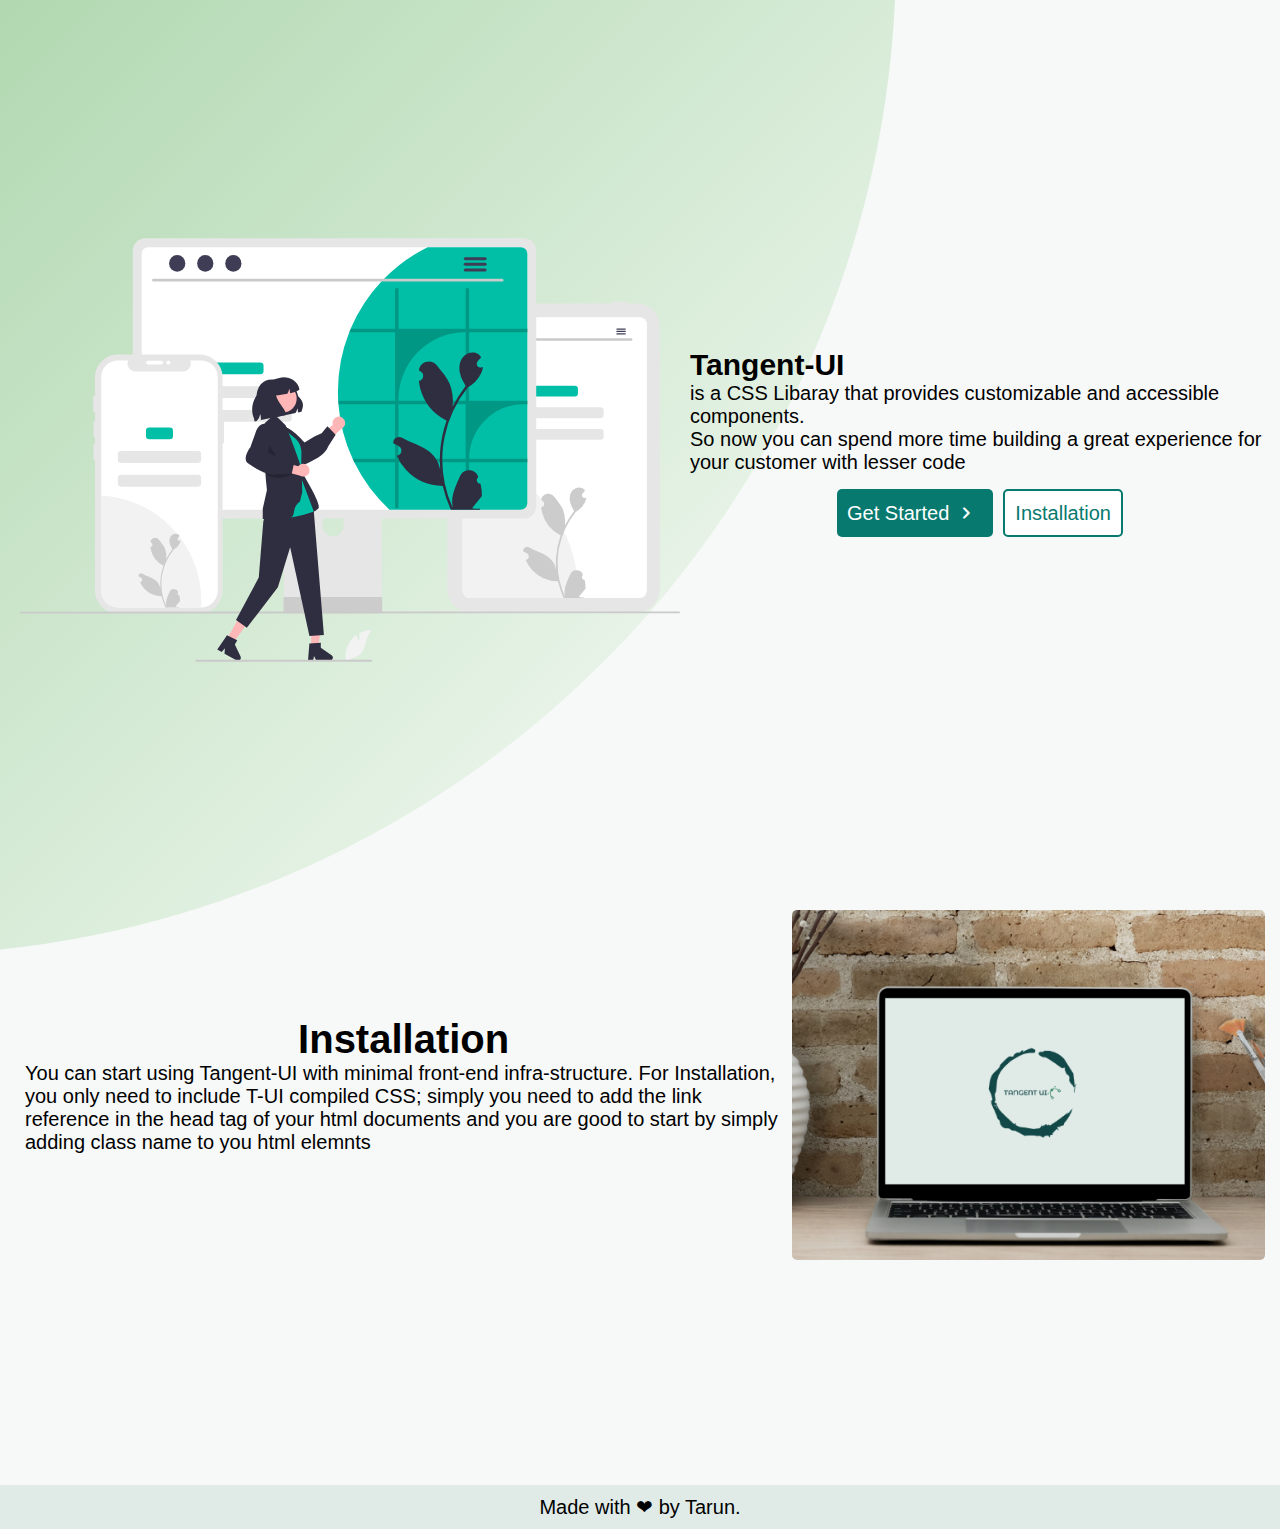
==== index.html @ 95e03ffa "updated scrollbar" ====
<!DOCTYPE html>
<html lang="en">
<head>
    <meta charset="UTF-8">
    <meta http-equiv="X-UA-Compatible" content="IE=edge">
    <meta name="viewport" content="width=device-width, initial-scale=1.0">
    <link rel="stylesheet" href="./Components/component.css">
    <link rel="stylesheet" href="./Documentation/Documentation.css">
    <link rel="stylesheet"
        href="https://fonts.googleapis.com/css?family=Tangerine">
    <link href="https://fonts.googleapis.com/icon?family=Material+Icons+Round"
        rel="stylesheet">
    <link rel="preconnect" href="https://fonts.googleapis.com">
    <link rel="preconnect" href="https://fonts.gstatic.com" crossorigin>
    <link href="https://fonts.googleapis.com/css2?family=Dongle&display=swap" rel="stylesheet">
    <script src="http://ajax.googleapis.com/ajax/libs/jquery/1.7.1/jquery.min.js" type="text/javascript"></script>
    <script defer src="./Documentation/script.js"></script>
    <title>Tangent-UI</title>
</head>
<body>
    <!-- <div class="navbar">
        <div class="navbar-title">
            <img class="navbar-image" src="./assets/Img/logo.png">
            <div>Tangent-UI</div></div>
        <div class="navbar-body">
            <a  class="navbar-items" href="./index.html">Home</a>
            <a  class="navbar-items" href="./Documentation/Documentation.html">Documentation</a>
        </div>
    </div> -->
    <!-- <h1>Coming soon</h1> -->
 
    <div class="landing-container">
    <!-- <img class="illustartion-landpage" src="./assets/fram/undraw_user_flow_re_bvfx.svg"> -->
    <div class="landing-container-main">
        <div class="landing-main-image">
            <img class="illustartion-landpage" src="./assets/fram/undraw_web_devices_re_m8sc.svg">
        </div>
        <div class="landing-main-content">
            <div>
               <h2> Tangent-UI</h2> is a CSS Libaray that provides customizable and accessible components.<br/>
            So now you can spend more time building a great experience
             for your customer with lesser code
             <br/>
            </div>
             <div class="landing-btn-collect">
             <a class="get-start-btn btn" href="./Documentation/Documentation.html">Get Started<span class="material-icons-round">
                navigate_next
                </span>
            </a>
             <a href="#installation" class="installation-btn btn">Installation</a>
            </div>
            
        </div>
    </div>
    <div id="installation" class="landing-installation">
        <div class="installation-content">
        <h1>Installation</h1>
        You can start using Tangent-UI with minimal front-end infra-structure.
        For Installation, you only need to include T-UI compiled CSS; simply you need to add the link reference in the head tag of your
         html documents and you are good to start by simply adding class name to you html elemnts
        </div>
         <img class="installation-img" src="./assets/Img/homebackg.png" alt="">

    </div>
    <iframe
        src="https://carbon.now.sh/embed?bg=rgba%2831%2C129%2C109%2C1%29&t=night-owl&wt=none&l=auto&width=680&ds=false&dsyoff=20px&dsblur=68px&wc=true&wa=true&pv=17px&ph=19px&ln=false&fl=1&fm=Hack&fs=14px&lh=143%25&si=false&es=2x&wm=false&code=%253Clink%2520rel%253D%2522stylesheet%2522%2520href%253D%2522https%253A%252F%252Ftasank-ui.netlify.app%252Fcss-dist%252Fcomponent.min.css%2522%2520crossorigin%253D%2522anonymous%2522%2520referrerpolicy%253D%2522no-referrer%2522%253E%250A"
        style="width: 100%; height: 20rem; border:0;margin-bottom: 1rem; transform: scale(1); overflow:scroll; overflow-y: scroll; color: aqua;"
        sandbox="allow-scripts allow-same-origin">
    </iframe>
    </div>
    <footer>
        Made with ❤ by Tarun.
    </footer>
    <!-- <div class="content">
        <h1>Avatar</h1>
        <div>
            <img  class="avatar img-round" src="./assets/Img/tim-bish-WbC9XIlQb4k-unsplash.jpg" alt="" srcset="">

            <img class="avatar avatar-md img-round" src="./assets/Img/tim-bish-WbC9XIlQb4k-unsplash.jpg" alt="" srcset="">

            <img  class="avatar avatar-lg img-round" src="./assets/Img/tim-bish-WbC9XIlQb4k-unsplash.jpg" alt="" srcset="">

            <img  class="avatar avatar-xlg img-round" src="./assets/Img/tim-bish-WbC9XIlQb4k-unsplash.jpg" alt="" srcset="">
            <img  class="avatar avatar-xxlg img-round" src="./assets/Img/tim-bish-WbC9XIlQb4k-unsplash.jpg" alt="" srcset="">
        </div>
        <div>
            <img  class="avatar avatar-sm img-square" src="./assets/Img/charles-deluvio-DziZIYOGAHc-unsplash.jpg" alt="" srcset="">

            <img class="avatar avatar-md img-square" src="./assets/Img/charles-deluvio-DziZIYOGAHc-unsplash.jpg" alt="" srcset="">

            <img  class="avatar avatar-lg img-square" src="./assets/Img/charles-deluvio-DziZIYOGAHc-unsplash.jpg" alt="" srcset="">

            <img  class="avatar avatar-xlg img-square" src="./assets/Img/charles-deluvio-DziZIYOGAHc-unsplash.jpg" alt="" srcset="">
            <img  class="avatar avatar-xxlg img-square" src="./assets/Img/charles-deluvio-DziZIYOGAHc-unsplash.jpg" alt="" srcset="">
        </div>
        <a href="https://storyset.com/design">Design illustrations by Storyset</a>
        <h1>Badges</h1>
        <h3>Badges on Icon</h3>
        <div class="badge-container">
            <span class="material-icons-round __drawer-icons">
                inbox
                </span>
            <div class="badge topright-badge"></div>            
        </div>
        <div class="badge-container">
            <span class="material-icons-round  __drawer-icons">
                settings
                </span>
            <div class="badge badge-sucess topright-badge"></div>            
        </div>
      
        <h3>Badges on Avatar</h3>
        <div class="badge-container">
            <img  class="avatar avatar-xxlg img-round" src="./assets/Img/robert-bagramov-vZWqy-Y5kTI-unsplash.jpg" alt="" srcset="">
            <div class="badge badge-warning topright-badge">2</div>
        </div>
        <div class="badge-container">
            <img class="avatar avatar-xlg img-square" src="./assets/Img/pablo-merchan-montes-MXovqM130UI-unsplash.jpg" >
            <div class="badge badge-sucess topleft-badge">2</div>
        </div>
        <div class="badge-container">
            <img class="avatar avatar-xlg img-round" src="./assets/Img/christine-siracusa-vzX2rgUbQXM-unsplash.jpg" >
            <div class="badge"></div>
        </div>

        <h3>Alert</h3>
        <div class="alert alert-outline-primary">
            This is a primary alert- Check it out!
        </div>

        <div class="alert alert-outline-danger">
            This is a Danger alert- Check it out!
        </div>

        
        <div class="alert alert-outline-sucess">
            This is a Danger alert- Check it out!
        </div>
        <div class="alert alert-outline-warning">
            This is a Danger alert- Check it out!
        </div>

        <div class="alert alert-primary">
            This is a primary alert- Check it out!
        </div>
        <div class="alert alert-danger">
            This is a Danger alert- Check it out!
        </div>
        
        <div class="alert alert-sucess">
            This is a primary alert- Check it out!
        </div>
        
        <div class="alert alert-warning">
            This is a primary alert- Check it out!
        </div>

        <h3>Button</h3>
        <button class="btn">Default</button>
        <h3>Outline Button</h3>
        <button class="btn btn-outline">Default</button>
        <h3>Icon Button</h3>
        <button class="btn btn-outline btn-icon"><span class="material-icons-round">
            delete_sweep
            </span>Remove</button>
        <button class="btn btn-outline btn-icon">
            <span class="material-icons-round">
            pin_drop </span>
        </button>
        
        <button class="btn btn-outline btn-icon btn-round">
            <span class="material-icons-round">
            expand_less
            </span>
        </button>
        <button class="btn btn-outline btn-icon btn-round">
        <span class="material-icons-round">
            close
            </span>
        </button>
            
                    
        <h3>Link Button</h3>

        <button class="btn btn-link">Help?</button>
        <h3>Butto size</h3>
        <button class="btn btn-lg">Button large</button>
        <button class="btn btn-sm">Button small</button>


        <h3>image</h3>
        <img src="./assets/Img/r-du-plessis-SGJzNs1ak6s-unsplash.jpg" class="image-round" alt="round image">
        <img src="./assets/Img/alexander-schimmeck-R5IxlpyynrI-unsplash.jpg" class="image-responsive" alt="responsive image">


        <h3>input</h3>
        <div class="input-group">
            <label>Name</label>
            <input type="text"/>
        </div>
        <div class="input-group input-error">
            <label>Name</label>
            <input type="text"/>
            <div>Name cannot contain number</div>
        </div>


        <h3>Cards</h3>
        <div class="card">
            <img class="card-img" src="./assets/Img/chad-montano-MqT0asuoIcU-unsplash.jpg" alt="Food Image" srcset=""/>
         
            <div class="card-content">
                <div class="card-title">
                    <h1>Breakfast Story</h1>
                    <h3>by Tarun</h3>
                </div>   
                <div class="card-body">
                    We went across globe and covered a range of first meal of the day story.
                </div>
            </div> 
            <div class="card-footer">
                <div class="card-footer-view">
                    <button>READ</button>
                    <button>BOOKMARK</button>
                </div>
                <div class="card-footer-action">
                        <span class="material-icons-round">
                            favorite_border
                        </span>
                        <span class="material-icons-round">
                            share
                            </span>
                        <span class="material-icons-round">
                            more_vert
                        </span>
                </div>
            </div>
        </div>
    </div> -->

    
</body>
</html>
---- Components/component.css ----
@import url(../Components/Alert/Alert.css);
@import url(../Components/Avatar/Avatar.css);
@import url(../Components/Badge/Badge.css);
@import url(../Components/Button/button.css);
@import url(../Components/Card/Card.css);
@import url(../Components/Drawer/Drawer.css);
@import url(../Components/Image/Image.css);
@import url(../Components/Input/Input.css);
*{
  margin: 0;
  padding: 0;
  box-sizing: border-box;
}

html{
  font-size: 62.5%;
}
body{
  background-color: var(--lightest-bg-color);
  font-family: 'Dongle', sans-serif;
  font-family: 'Source Sans Pro', sans-serif;
}
:root{
  --primary-color:#64748B;
  --primary-variant-color:#7d8288;
  --text-color:#0F172A;   
  --light-bg-color:#f1f7ff;
  --lightest-bg-color:#f7f8f8;   
  --btn-text-color:#07796f;
  --btn-text-color-2:#27474e;
  --hover-color:#e2e8f0;    
  --badge-bg-color:#a1a1aa;
  --nav-bg-color :#EAE8FF;

  --warning-color:#fb2d2d;
  --pleasent-warning:#FFDDE2;
  --badge-shades-sucess-color:#25bd52;
  --light-sucess-color:#c3f0d0;
  --badge-shades-lgpurple-color:#EAE8FF;

  --bold-blue-color:#2d3142;
  --pleasent-blue-color:#B0D7FF;

  --warinng-base-color:#fbff00;
  --warning-light-color:#fffff6;
  --warning-bg-color-gradient :linear-gradient(90deg, rgba(249,255,25,1) 0%, rgba(255,194,140,1) 100%);
  --boldy-mid-gray: #ADACB5;
  --boldy-light-gray: #D8D5DB;
  --boldy-dark-purple:#2D3142;
  --boldy-light-purple:#8C7AA9;
  --boldy-light-green : #539987;
  --boldy-dark-green: #27474E;
  --boldy-dim-pink: #EAE8FF;
  --boldy-bright-pink: #FFDDE2;
  --box-shadow :#d2e4df;

  --dark-theme-bg :#2e3440;
  --dark-theme-nav-bg:#539987;
  --dark-theme-border-bg:#4d887b;
  --dark-theme-nav-text:#4d887b;


  --shade-1:#f0fdfa;
  --shade-2:#ccfbf1;
  --shade-3:#99f6e4;
  --shade-4:#5eead4;
  --shade-5:#2dd4bf;
  --shade-6:#14b8a6;
  --shade-7:#0d9488;
  --shade-8:#0f766e;
  --shade-9:#115e59;
  --shade-10:#134e4a;
  --border-radius: 5px;
}
---- Documentation/Documentation.css ----
body::-webkit-scrollbar{
    width: 1rem;
}
body::-webkit-scrollbar-track{
    background-color: var(--shade-1);
}
body::-webkit-scrollbar-thumb{
    background-color: var(--btn-text-color-2);
    border-radius: 1rem;
    border: 3px solid  var(--shade-1);
}

body::-webkit-scrollbar:hover{
    transform: scale(1.2);
    cursor: pointer;
}

/* Navbar style */
.navbar{
    display: flex;
    flex-wrap: wrap;
    font-size: 2rem;
    align-items: center;
    /* background-color: var(--light-bg-color); */
    background-color: #e0ebe8;
    margin-bottom: 2px solid white;
}
.navbar-body{
    padding: 0 2rem;
    display: flex;
    margin-left: auto;
}
.navbar-body > div{
    padding:1rem;
    cursor: pointer;
}

.navbar-image{
    height: 4rem;
    width: 4rem;
}
.navbar-title{  
    font-size: 3rem;
    padding: 1rem 2rem;
    font-weight: 600;
    display: flex;
    justify-content: center;
}

.navbar-title > div {
    padding: 0 1rem;
}
.navbar-items{
    text-decoration: none;
    color: var(--boldy-dark-purple);
    font-weight: 500;
}

a.navbar-items {
    padding: 1rem;
}

.navbar-close-toggle{
    margin-left: auto;
    font-weight: 600;
    font-size: 3rem;
    background-color: var(--lightest-bg-color);
    padding: 3px;
    border-radius: 10%;
}

.container-drawer{
    /* border-bottom: 2px solid black; */
    font-size: 3rem;
    padding: 1rem;
}

.sidebar-title{
    border-bottom: 2px solid black;
    justify-content: center;
    display: flex;
    font-size: 3rem;
    margin-top: 1rem;
}

.sidebar-body{
    margin-top: 1rem;
    padding: 1rem;
    display: flex;
    flex-flow: column;
    width: 100%;
    justify-content: center;
    align-items: center;
}
.sidebar-body-content{
    cursor: pointer;
    display:block;
    padding:0.5rem 1rem;
    font-weight: 500;
    color: var(--boldy-dark-purple);

}

.sidebar-body-content:hover{
    color: var(--btn-text-color);
}

/* Container */
.divider{
    /* height: 6rem; */
    font-size: 3rem;   
    word-wrap: break-word;
    display: block;
    padding: 1rem;
    font-weight: 500;
    
    background-color: #f7f8f8;
}

.container{
    font-size: 2rem;
    scroll-behavior: smooth;
}
.container-body{
    /* font-size: 2rem; */
    display: flex;
    position: relative;
}

.image-container{
    width: 80%;
    height: auto;
}

a.sidebar-body-content{
    text-decoration: none;
}
aside{
    float: left;
    min-width: 25rem;
    display: flex;
    flex-flow: column;
    padding: 1rem;
    font-size: 2rem;
    height: 60rem;
    overflow-y: scroll;
}

.document-container{
    flex-grow: 1;
    padding: 1rem;
}


/* Document page style for component */
fieldset{
    border-radius: 7px;
    border-width: 4px;
    border-color: var(--boldy-light-green);
    width: 100%;
    padding: 1rem;
    box-shadow: 0 0 25px 0 var(--box-shadow);
    /* margin: 1rem; */
    margin-top: 2rem;
    padding-left: 3rem;
}
.iframe-container{
    padding: 1rem;
}
.markup{
    background-color: var(--box-shadow);
    font-weight: 500;
}
legend{
    margin-left: 2rem;
    padding: 1rem;
}

.container-avatar-body{
    display: flex;
    justify-content: center;
    align-items: center;
    padding: 1rem;
    flex-wrap: wrap;
    flex-direction: row-reverse;
}

.container-avatar-body *{
    margin: 1rem;
    /* flex-grow: 1; */
}




/* scroll up btn style */

.example-button{
    padding: 0.5rem;
    margin: 0.5rem;
    font-size: 2rem;
}

#scroll-top-btn{
    display: none;
    position: fixed;
    bottom: 2rem;
    right: 3rem;
    z-index: 99;
    background-color: var(--boldy-light-green);
    cursor: pointer;
    font-size: 2rem;
    height: 5rem;
    width: 5rem;
    border:2px solid var(--boldy-light-purpl);
}

#scroll-top-btn >  span{
    font-size: 3rem;
    color: white;
}

#scroll-top-btn:hover{
    color: var(--boldy-light-purple);
    background-color: var(--boldy-dark-green);
}




/* documnent page containers */
.badge-collection{
    /* padding:1rem; */
    /* display: flex; */
    flex-wrap: wrap;
}

.content-title{
    font-weight: 500;
    font-size: 2rem;
}

.button-collection{
    display: flex;
    flex-wrap: wrap;
}

.card-collection{
    display: flex;
    flex-wrap: wrap;
}

/* Landing page */

.illustartion-landpage{
    /* height: 40rem; */
    width: 300px;
    color:#539987;
}

.illustartion-docpage{
    /* height: 200rem;
    width: 100%; */
    margin-top: 2rem;
    height: 250px;
    width: 100%;
    aspect-ratio: 2/1;
}

.landing-container{
    scroll-behavior: smooth;
    font-size: 2rem;
}
.landing-container::before {
    content         : "";
    position        : absolute;
    height          : 2000px;
    width           : 2000px;
    top             : -5%;
    right           : 30%;
    transform       : translateY(-50%);
    background-image: linear-gradient(-45deg, #fff 0%, green 150%);
    transition      : 1.8s ease-in-out;
    border-radius   : 50%;
    z-index         : -1;
    overflow        : hidden;
}

.code-view{
    padding: 1rem;
    background-color: var(--shade-9);
    color: white;
}

.gist-design{
    background-color: #539987;
    padding: 0.5rem;
    width: 80vw;
    height: 50rem;
    overflow: scroll
}

.shorter-gist-design{
    height: 25rem;
}
/* 
.landing-main-image >.illustartion-landpage{
    height: 30rem;
    width: 30rem;
} */

.landing-container-main{
    display: flex;
    flex-wrap: wrap;
    padding: 1rem;
    height: 100vh;
}

.landing-main-content{
    /* word-wrap: break-word; */
    /* word-break: break-all; */
    flex-grow: 1;
    display: flex;
    justify-content: center;
    align-items: center;
    flex-direction: column;
    flex-basis: 300px;
}
.landing-main-image{
    /* flex-basis: 50rem; */
    padding: 1rem;
    flex-grow: 1;
    width: 40rem;
    display: flex;
    justify-content: center;
}

.landing-installation{
    padding: 1rem 1.5rem;
    transition: 2s;
    display: flex;
    justify-content: space-evenly;
}

.installation-content{
    display: flex;
    justify-content: center;
    align-items: center;
    flex-direction: column;
    padding: 1rem;
}

.get-start-btn{
    color: white;
    font-size: 2rem;
    font-weight: 500;
    background-color: var(--btn-text-color);
    border-radius: var(--border-radius);
    display: flex;
    align-items: center;
    justify-content: center;
    outline: none;
    border: none;
    text-decoration: none;
}

.installation-btn{
    font-size: 2rem;
    text-decoration: none;
    border: 2px solid var(--btn-text-color);
    border-radius: var(--border-radius);
    display: flex;
    align-items: center;
    justify-content: center;
    background-color: white;
    color:  var(--btn-text-color);
}
.landing-btn-collect{
    display: flex;
    margin: 1rem;
}
.landing-btn-collect > a {
    padding: 1rem;
    margin:0.5rem
}
.installation-img{
    width: 100%;
    height: 35rem;
    border-radius: 5px;
    display: none;
}

footer{
    display: flex;
    flex-wrap: wrap;
    font-size: 2rem;
    align-items: center;
    justify-content: center;
    /* background-color: var(--light-bg-color); */
    background-color: #e0ebe8;
    margin-bottom: 2px solid white;
    padding: 1rem;
}

/* Media Query */

@media screen and (max-width: 800px) {
    aside{
        /* display: block; */

        border-right: 1px solid black;
        flex-basis: 15rem;
        min-width: 22rem;
        border-top: 2px solid black;
        height: 100%;
        width: 0;
        z-index: 1;
        top: 0;
        left: 0;
        background-color: white;
        transition: 0.5s;
        position: absolute;
        height: 80rem;
        overflow-y: scroll;

         /* padding: 1rem; */
        /* position: absolute; */
        /* overflow-x: hidden; */
        /* position: -webkit-sticky;
        position: sticky;
        top: 0; */
    }

    .gist-design{
        width: 100vw;
    }
}


@media screen and (min-width: 800px) {
    aside{
       float: left;
       position: -webkit-sticky;
       position: sticky;
       top: 0;
    }
    .installation-img{
        display: flex;
    }
    .illustartion-landpage{
        /* height: 90vh; */
        width: 100%;
        color:#539987;
    }
}
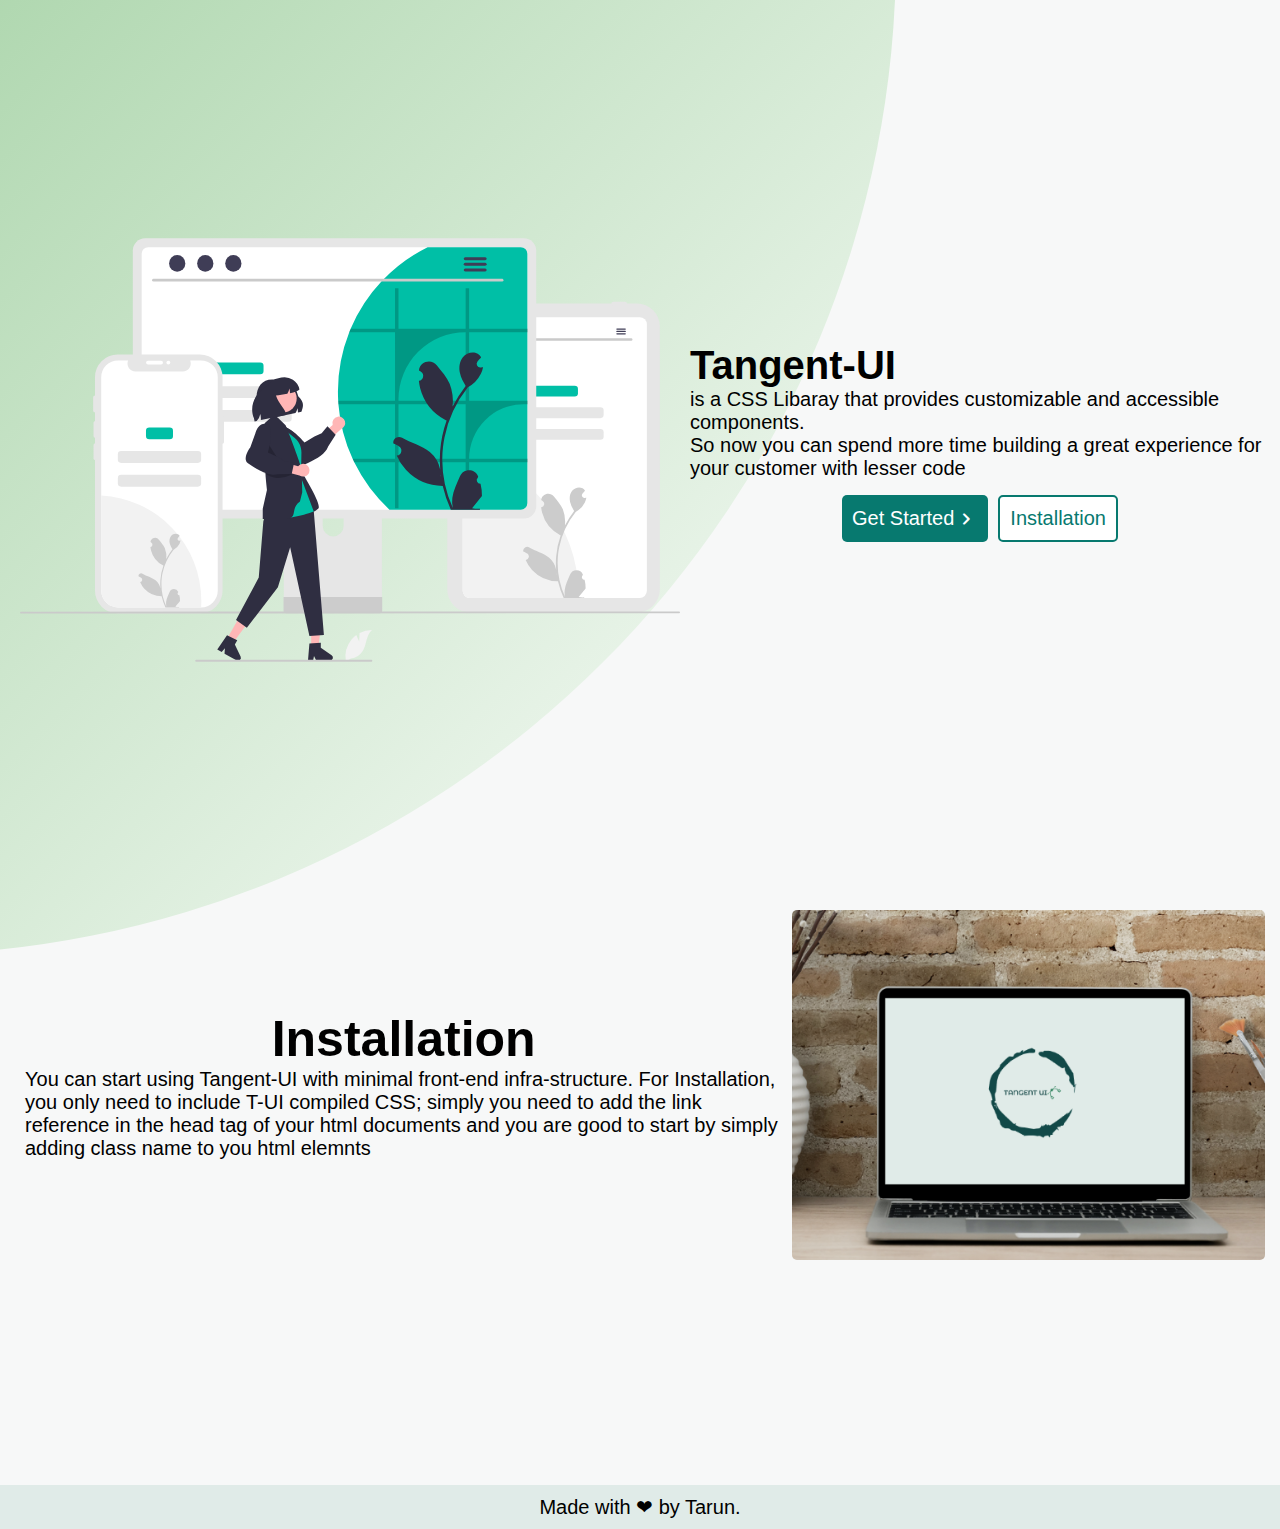
==== commit 5603cd69: "PR changes updated" ====
--- a/index.html
+++ b/index.html
@@ -18,19 +18,7 @@
     <title>Tangent-UI</title>
 </head>
 <body>
-    <!-- <div class="navbar">
-        <div class="navbar-title">
-            <img class="navbar-image" src="./assets/Img/logo.png">
-            <div>Tangent-UI</div></div>
-        <div class="navbar-body">
-            <a  class="navbar-items" href="./index.html">Home</a>
-            <a  class="navbar-items" href="./Documentation/Documentation.html">Documentation</a>
-        </div>
-    </div> -->
-    <!-- <h1>Coming soon</h1> -->
- 
     <div class="landing-container">
-    <!-- <img class="illustartion-landpage" src="./assets/fram/undraw_user_flow_re_bvfx.svg"> -->
     <div class="landing-container-main">
         <div class="landing-main-image">
             <img class="illustartion-landpage" src="./assets/fram/undraw_web_devices_re_m8sc.svg">
@@ -71,173 +59,6 @@
     <footer>
         Made with ❤ by Tarun.
     </footer>
-    <!-- <div class="content">
-        <h1>Avatar</h1>
-        <div>
-            <img  class="avatar img-round" src="./assets/Img/tim-bish-WbC9XIlQb4k-unsplash.jpg" alt="" srcset="">
-
-            <img class="avatar avatar-md img-round" src="./assets/Img/tim-bish-WbC9XIlQb4k-unsplash.jpg" alt="" srcset="">
-
-            <img  class="avatar avatar-lg img-round" src="./assets/Img/tim-bish-WbC9XIlQb4k-unsplash.jpg" alt="" srcset="">
-
-            <img  class="avatar avatar-xlg img-round" src="./assets/Img/tim-bish-WbC9XIlQb4k-unsplash.jpg" alt="" srcset="">
-            <img  class="avatar avatar-xxlg img-round" src="./assets/Img/tim-bish-WbC9XIlQb4k-unsplash.jpg" alt="" srcset="">
-        </div>
-        <div>
-            <img  class="avatar avatar-sm img-square" src="./assets/Img/charles-deluvio-DziZIYOGAHc-unsplash.jpg" alt="" srcset="">
-
-            <img class="avatar avatar-md img-square" src="./assets/Img/charles-deluvio-DziZIYOGAHc-unsplash.jpg" alt="" srcset="">
-
-            <img  class="avatar avatar-lg img-square" src="./assets/Img/charles-deluvio-DziZIYOGAHc-unsplash.jpg" alt="" srcset="">
-
-            <img  class="avatar avatar-xlg img-square" src="./assets/Img/charles-deluvio-DziZIYOGAHc-unsplash.jpg" alt="" srcset="">
-            <img  class="avatar avatar-xxlg img-square" src="./assets/Img/charles-deluvio-DziZIYOGAHc-unsplash.jpg" alt="" srcset="">
-        </div>
-        <a href="https://storyset.com/design">Design illustrations by Storyset</a>
-        <h1>Badges</h1>
-        <h3>Badges on Icon</h3>
-        <div class="badge-container">
-            <span class="material-icons-round __drawer-icons">
-                inbox
-                </span>
-            <div class="badge topright-badge"></div>            
-        </div>
-        <div class="badge-container">
-            <span class="material-icons-round  __drawer-icons">
-                settings
-                </span>
-            <div class="badge badge-sucess topright-badge"></div>            
-        </div>
-      
-        <h3>Badges on Avatar</h3>
-        <div class="badge-container">
-            <img  class="avatar avatar-xxlg img-round" src="./assets/Img/robert-bagramov-vZWqy-Y5kTI-unsplash.jpg" alt="" srcset="">
-            <div class="badge badge-warning topright-badge">2</div>
-        </div>
-        <div class="badge-container">
-            <img class="avatar avatar-xlg img-square" src="./assets/Img/pablo-merchan-montes-MXovqM130UI-unsplash.jpg" >
-            <div class="badge badge-sucess topleft-badge">2</div>
-        </div>
-        <div class="badge-container">
-            <img class="avatar avatar-xlg img-round" src="./assets/Img/christine-siracusa-vzX2rgUbQXM-unsplash.jpg" >
-            <div class="badge"></div>
-        </div>
-
-        <h3>Alert</h3>
-        <div class="alert alert-outline-primary">
-            This is a primary alert- Check it out!
-        </div>
-
-        <div class="alert alert-outline-danger">
-            This is a Danger alert- Check it out!
-        </div>
-
-        
-        <div class="alert alert-outline-sucess">
-            This is a Danger alert- Check it out!
-        </div>
-        <div class="alert alert-outline-warning">
-            This is a Danger alert- Check it out!
-        </div>
-
-        <div class="alert alert-primary">
-            This is a primary alert- Check it out!
-        </div>
-        <div class="alert alert-danger">
-            This is a Danger alert- Check it out!
-        </div>
-        
-        <div class="alert alert-sucess">
-            This is a primary alert- Check it out!
-        </div>
-        
-        <div class="alert alert-warning">
-            This is a primary alert- Check it out!
-        </div>
-
-        <h3>Button</h3>
-        <button class="btn">Default</button>
-        <h3>Outline Button</h3>
-        <button class="btn btn-outline">Default</button>
-        <h3>Icon Button</h3>
-        <button class="btn btn-outline btn-icon"><span class="material-icons-round">
-            delete_sweep
-            </span>Remove</button>
-        <button class="btn btn-outline btn-icon">
-            <span class="material-icons-round">
-            pin_drop </span>
-        </button>
-        
-        <button class="btn btn-outline btn-icon btn-round">
-            <span class="material-icons-round">
-            expand_less
-            </span>
-        </button>
-        <button class="btn btn-outline btn-icon btn-round">
-        <span class="material-icons-round">
-            close
-            </span>
-        </button>
-            
-                    
-        <h3>Link Button</h3>
-
-        <button class="btn btn-link">Help?</button>
-        <h3>Butto size</h3>
-        <button class="btn btn-lg">Button large</button>
-        <button class="btn btn-sm">Button small</button>
-
-
-        <h3>image</h3>
-        <img src="./assets/Img/r-du-plessis-SGJzNs1ak6s-unsplash.jpg" class="image-round" alt="round image">
-        <img src="./assets/Img/alexander-schimmeck-R5IxlpyynrI-unsplash.jpg" class="image-responsive" alt="responsive image">
-
-
-        <h3>input</h3>
-        <div class="input-group">
-            <label>Name</label>
-            <input type="text"/>
-        </div>
-        <div class="input-group input-error">
-            <label>Name</label>
-            <input type="text"/>
-            <div>Name cannot contain number</div>
-        </div>
-
-
-        <h3>Cards</h3>
-        <div class="card">
-            <img class="card-img" src="./assets/Img/chad-montano-MqT0asuoIcU-unsplash.jpg" alt="Food Image" srcset=""/>
-         
-            <div class="card-content">
-                <div class="card-title">
-                    <h1>Breakfast Story</h1>
-                    <h3>by Tarun</h3>
-                </div>   
-                <div class="card-body">
-                    We went across globe and covered a range of first meal of the day story.
-                </div>
-            </div> 
-            <div class="card-footer">
-                <div class="card-footer-view">
-                    <button>READ</button>
-                    <button>BOOKMARK</button>
-                </div>
-                <div class="card-footer-action">
-                        <span class="material-icons-round">
-                            favorite_border
-                        </span>
-                        <span class="material-icons-round">
-                            share
-                            </span>
-                        <span class="material-icons-round">
-                            more_vert
-                        </span>
-                </div>
-            </div>
-        </div>
-    </div> -->
-
-    
+  
 </body>
 </html>--- a/Components/component.css
+++ b/Components/component.css
@@ -7,6 +7,16 @@
 @import url(../Components/Drawer/Drawer.css);
 @import url(../Components/Image/Image.css);
 @import url(../Components/Input/Input.css);
+@import url(../Components/Typography/typography.css);
+@import url(../Components/Dialog/Dialog.css);
+@import url(../Components/Navigation/Navigation.css);
+@import url(../Components//Grid//Grid.css);
+
+@import url(../Components/Toast/Toast.css);
+@import url(../Components/Rating/Rating.css);
+@import url(../Components/List/List.css);
+@import url(../Components/Utilites/Utilities.css);
+@import url(https://tangent-ui.netlify.app/);
 *{
   margin: 0;
   padding: 0;
@@ -60,7 +70,7 @@
   --dark-theme-border-bg:#4d887b;
   --dark-theme-nav-text:#4d887b;
 
-
+  --shade-0:#efefef;
   --shade-1:#f0fdfa;
   --shade-2:#ccfbf1;
   --shade-3:#99f6e4;
@@ -71,6 +81,11 @@
   --shade-8:#0f766e;
   --shade-9:#115e59;
   --shade-10:#134e4a;
+
+  --white:white;
+  --black:black;
+
+  --zIndex:0;
   --border-radius: 5px;
 }
 
--- a/Documentation/Documentation.css
+++ b/Documentation/Documentation.css
@@ -9,11 +9,11 @@
     border-radius: 1rem;
     border: 3px solid  var(--shade-1);
 }
-
+/* 
 body::-webkit-scrollbar:hover{
     transform: scale(1.2);
     cursor: pointer;
-}
+} */
 
 /* Navbar style */
 .navbar{
@@ -107,13 +107,11 @@
 
 /* Container */
 .divider{
-    /* height: 6rem; */
     font-size: 3rem;   
     word-wrap: break-word;
     display: block;
     padding: 1rem;
     font-weight: 500;
-    
     background-color: #f7f8f8;
 }
 
@@ -122,7 +120,6 @@
     scroll-behavior: smooth;
 }
 .container-body{
-    /* font-size: 2rem; */
     display: flex;
     position: relative;
 }
@@ -135,16 +132,7 @@
 a.sidebar-body-content{
     text-decoration: none;
 }
-aside{
-    float: left;
-    min-width: 25rem;
-    display: flex;
-    flex-flow: column;
-    padding: 1rem;
-    font-size: 2rem;
-    height: 60rem;
-    overflow-y: scroll;
-}
+
 
 .document-container{
     flex-grow: 1;
@@ -160,12 +148,16 @@
     width: 100%;
     padding: 1rem;
     box-shadow: 0 0 25px 0 var(--box-shadow);
-    /* margin: 1rem; */
     margin-top: 2rem;
     padding-left: 3rem;
 }
 .iframe-container{
     padding: 1rem;
+    margin: 1rem 0;
+    background-color: #d3e7e1;
+    height: 30rem;
+    width: 80%;
+    overflow: scroll;
 }
 .markup{
     background-color: var(--box-shadow);
@@ -187,11 +179,7 @@
 
 .container-avatar-body *{
     margin: 1rem;
-    /* flex-grow: 1; */
-}
-
-
-
+}
 
 /* scroll up btn style */
 
@@ -225,14 +213,11 @@
     background-color: var(--boldy-dark-green);
 }
 
-
-
-
 /* documnent page containers */
 .badge-collection{
-    /* padding:1rem; */
-    /* display: flex; */
-    flex-wrap: wrap;
+    display: flex;
+    flex-wrap: wrap;
+    justify-content: space-evenly;
 }
 
 .content-title{
@@ -246,6 +231,17 @@
 }
 
 .card-collection{
+    display: flex;
+    flex-wrap: wrap;
+}
+
+.dialog-bunch{
+    display: flex;
+    flex-wrap: wrap;
+}
+
+/* navigation container */
+.nav-bunch{
     display: flex;
     flex-wrap: wrap;
 }
@@ -259,8 +255,6 @@
 }
 
 .illustartion-docpage{
-    /* height: 200rem;
-    width: 100%; */
     margin-top: 2rem;
     height: 250px;
     width: 100%;
@@ -303,11 +297,6 @@
 .shorter-gist-design{
     height: 25rem;
 }
-/* 
-.landing-main-image >.illustartion-landpage{
-    height: 30rem;
-    width: 30rem;
-} */
 
 .landing-container-main{
     display: flex;
@@ -317,8 +306,6 @@
 }
 
 .landing-main-content{
-    /* word-wrap: break-word; */
-    /* word-break: break-all; */
     flex-grow: 1;
     display: flex;
     justify-content: center;
@@ -327,7 +314,6 @@
     flex-basis: 300px;
 }
 .landing-main-image{
-    /* flex-basis: 50rem; */
     padding: 1rem;
     flex-grow: 1;
     width: 40rem;
@@ -396,39 +382,70 @@
     font-size: 2rem;
     align-items: center;
     justify-content: center;
-    /* background-color: var(--light-bg-color); */
     background-color: #e0ebe8;
     margin-bottom: 2px solid white;
     padding: 1rem;
 }
 
+aside{
+    float: left;
+    min-width: 25rem;
+    display: flex;
+    flex-flow: column;
+    padding: 1rem;
+    font-size: 2rem;
+    height: 60rem;
+    overflow-y: scroll;
+
+
+    float: left;
+    position: -webkit-sticky;
+    position: sticky;
+    top: 0;
+}
+
+.flex-shadow{
+    box-shadow: 0 0 10px 0;
+    padding: 1rem;
+    /* gap: 0.5rem; */
+    line-height: 4rem;
+    border-radius: 1rem;
+}
+
+aside::-webkit-scrollbar{
+    width: 1rem;
+}
+aside::-webkit-scrollbar-track{
+    background-color: var(--shade-1);
+}
+aside::-webkit-scrollbar-thumb{
+    background-color: var(--btn-text-color-2);
+    border-radius: 1rem;
+    border: 3px solid  var(--shade-1);
+}
+
+aside::-webkit-scrollbar:hover{
+    transform: scale(1.2);
+    cursor: pointer;
+}
 /* Media Query */
 
 @media screen and (max-width: 800px) {
     aside{
-        /* display: block; */
-
-        border-right: 1px solid black;
+        border: 1px solid black;
         flex-basis: 15rem;
-        min-width: 22rem;
+        min-width: 70vw;
         border-top: 2px solid black;
         height: 100%;
         width: 0;
         z-index: 1;
-        top: 0;
+        top:0;
         left: 0;
         background-color: white;
         transition: 0.5s;
         position: absolute;
-        height: 80rem;
+        height: 80vh;
         overflow-y: scroll;
-
-         /* padding: 1rem; */
-        /* position: absolute; */
-        /* overflow-x: hidden; */
-        /* position: -webkit-sticky;
-        position: sticky;
-        top: 0; */
     }
 
     .gist-design{
@@ -438,12 +455,6 @@
 
 
 @media screen and (min-width: 800px) {
-    aside{
-       float: left;
-       position: -webkit-sticky;
-       position: sticky;
-       top: 0;
-    }
     .installation-img{
         display: flex;
     }
@@ -452,4 +463,81 @@
         width: 100%;
         color:#539987;
     }
-}+}
+
+
+/********* CODE SNIPPET  : HTML ****************/
+
+/* for copy button */
+div.code-toolbar > .toolbar {
+    opacity: 1;
+    z-index: 1;
+  }
+  /* BACKGROUND */
+  :not(pre) > code[class*="language-"],
+  pre[class*="language-"] {
+    background: var(--INFO-BG);
+    border: 1px solid var(--LIGHT-GRAY);
+  }
+  
+  /* TAG <> COLOR */
+  .token.punctuation {
+    color: var(--RED);
+  }
+  
+  /* TAG NAME COLORS */
+  .token.attr-name,
+  .token.deleted,
+  .token.namespace,
+  .token.tag {
+    color: var(--RED);
+  }
+  
+  /* CLASS COLOR */
+  .token.attr-value,
+  .token.char,
+  .token.regex,
+  .token.string,
+  .token.variable {
+    color: rgb(1, 67, 97);
+  }
+  
+  /* TEXT CONTENT  */
+  code[class*="language-"],
+  pre[class*="language-"] {
+    color: var(--SUCCESS);
+    width: 70vw;
+    overflow: scroll;
+    height: 50vh;
+  }
+  
+  div.code-toolbar > .toolbar > .toolbar-item > a,
+  div.code-toolbar > .toolbar > .toolbar-item > button,
+  div.code-toolbar > .toolbar > .toolbar-item > span {
+    color: black;
+  }
+  
+  /*********  CODE SNIPPET : CSS  ************/
+  .token.atrule,
+  .token.builtin,
+  .token.important,
+  .token.keyword,
+  .token.selector {
+    color: #ba2026;
+  }
+  /*  for funtions */
+  .token.boolean,
+  .token.function,
+  .token.number {
+    color: #296919;
+  }
+
+  @media screen and (max-width: 800px) {
+       /* TEXT CONTENT  */
+  code[class*="language-"],
+  pre[class*="language-"] {
+    color: var(--SUCCESS);
+    width: 85vw;
+    overflow: scroll;
+  }
+  }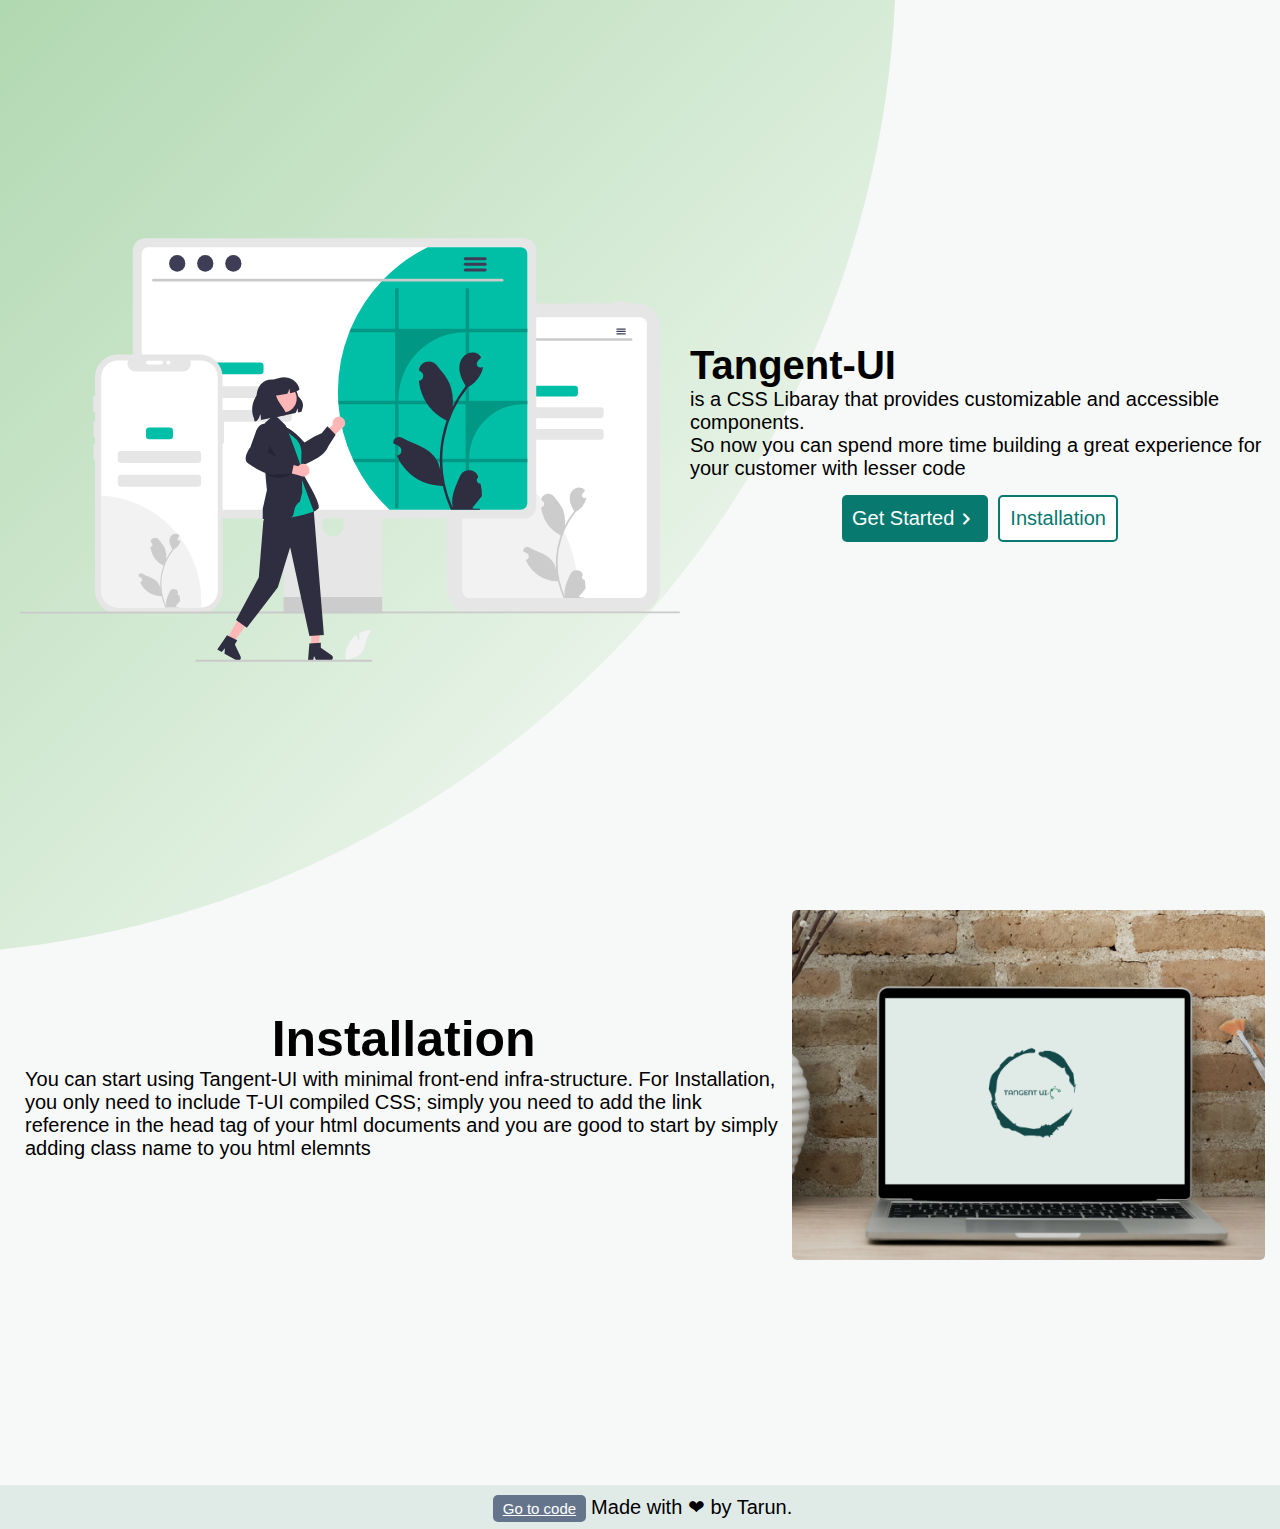
==== commit 793bbbdf: "code url" ====
--- a/index.html
+++ b/index.html
@@ -57,6 +57,7 @@
     </iframe>
     </div>
     <footer>
+        <div><a href="https://github.com/tarunsankhla/StyleComponent" class="btn btn=icon">Go to code</a></div>
         Made with ❤ by Tarun.
     </footer>
   
--- a/Documentation/Documentation.css
+++ b/Documentation/Documentation.css
@@ -238,6 +238,12 @@
 .dialog-bunch{
     display: flex;
     flex-wrap: wrap;
+}
+
+.flex-shadow{
+    padding: 1rem;
+    box-shadow: 0 0 10px 0 gray;
+    line-height: 4rem;
 }
 
 /* navigation container */
@@ -402,14 +408,6 @@
     position: -webkit-sticky;
     position: sticky;
     top: 0;
-}
-
-.flex-shadow{
-    box-shadow: 0 0 10px 0;
-    padding: 1rem;
-    /* gap: 0.5rem; */
-    line-height: 4rem;
-    border-radius: 1rem;
 }
 
 aside::-webkit-scrollbar{
@@ -469,9 +467,18 @@
 /********* CODE SNIPPET  : HTML ****************/
 
 /* for copy button */
+div.code-toolbar{
+    padding: 1rem;
+    margin: 1rem 0;
+    background-color: #dee5e1;
+    color: #033e25;
+    font-weight: 600;
+}
 div.code-toolbar > .toolbar {
     opacity: 1;
     z-index: 1;
+    BACKGROUND-COLOR: #27474e;
+    border-radius: 7px;
   }
   /* BACKGROUND */
   :not(pre) > code[class*="language-"],
@@ -500,6 +507,7 @@
   .token.string,
   .token.variable {
     color: rgb(1, 67, 97);
+    background-color: #dee5e1;
   }
   
   /* TEXT CONTENT  */
@@ -514,7 +522,8 @@
   div.code-toolbar > .toolbar > .toolbar-item > a,
   div.code-toolbar > .toolbar > .toolbar-item > button,
   div.code-toolbar > .toolbar > .toolbar-item > span {
-    color: black;
+    color: rgb(252, 252, 252);
+    background-color: transparent;
   }
   
   /*********  CODE SNIPPET : CSS  ************/
@@ -532,6 +541,28 @@
     color: #296919;
   }
 
+
+
+  :not(pre) > code[class*="language-"],
+  pre[class*="language-"]::-webkit-scrollbar{
+    width: 1rem;
+}
+:not(pre) > code[class*="language-"],
+  pre[class*="language-"]::-webkit-scrollbar-track{
+    background-color: #dee5e1;
+}
+:not(pre) > code[class*="language-"],
+  pre[class*="language-"]::-webkit-scrollbar-thumb{
+    background-color: var(--btn-text-color-2);
+    border-radius: 1rem;
+    border: 3px solid  #dee5e1;
+}
+
+:not(pre) > code[class*="language-"],
+  pre[class*="language-"]::-webkit-scrollbar:hover{
+    transform: scale(1.2);
+    cursor: pointer;
+}
   @media screen and (max-width: 800px) {
        /* TEXT CONTENT  */
   code[class*="language-"],
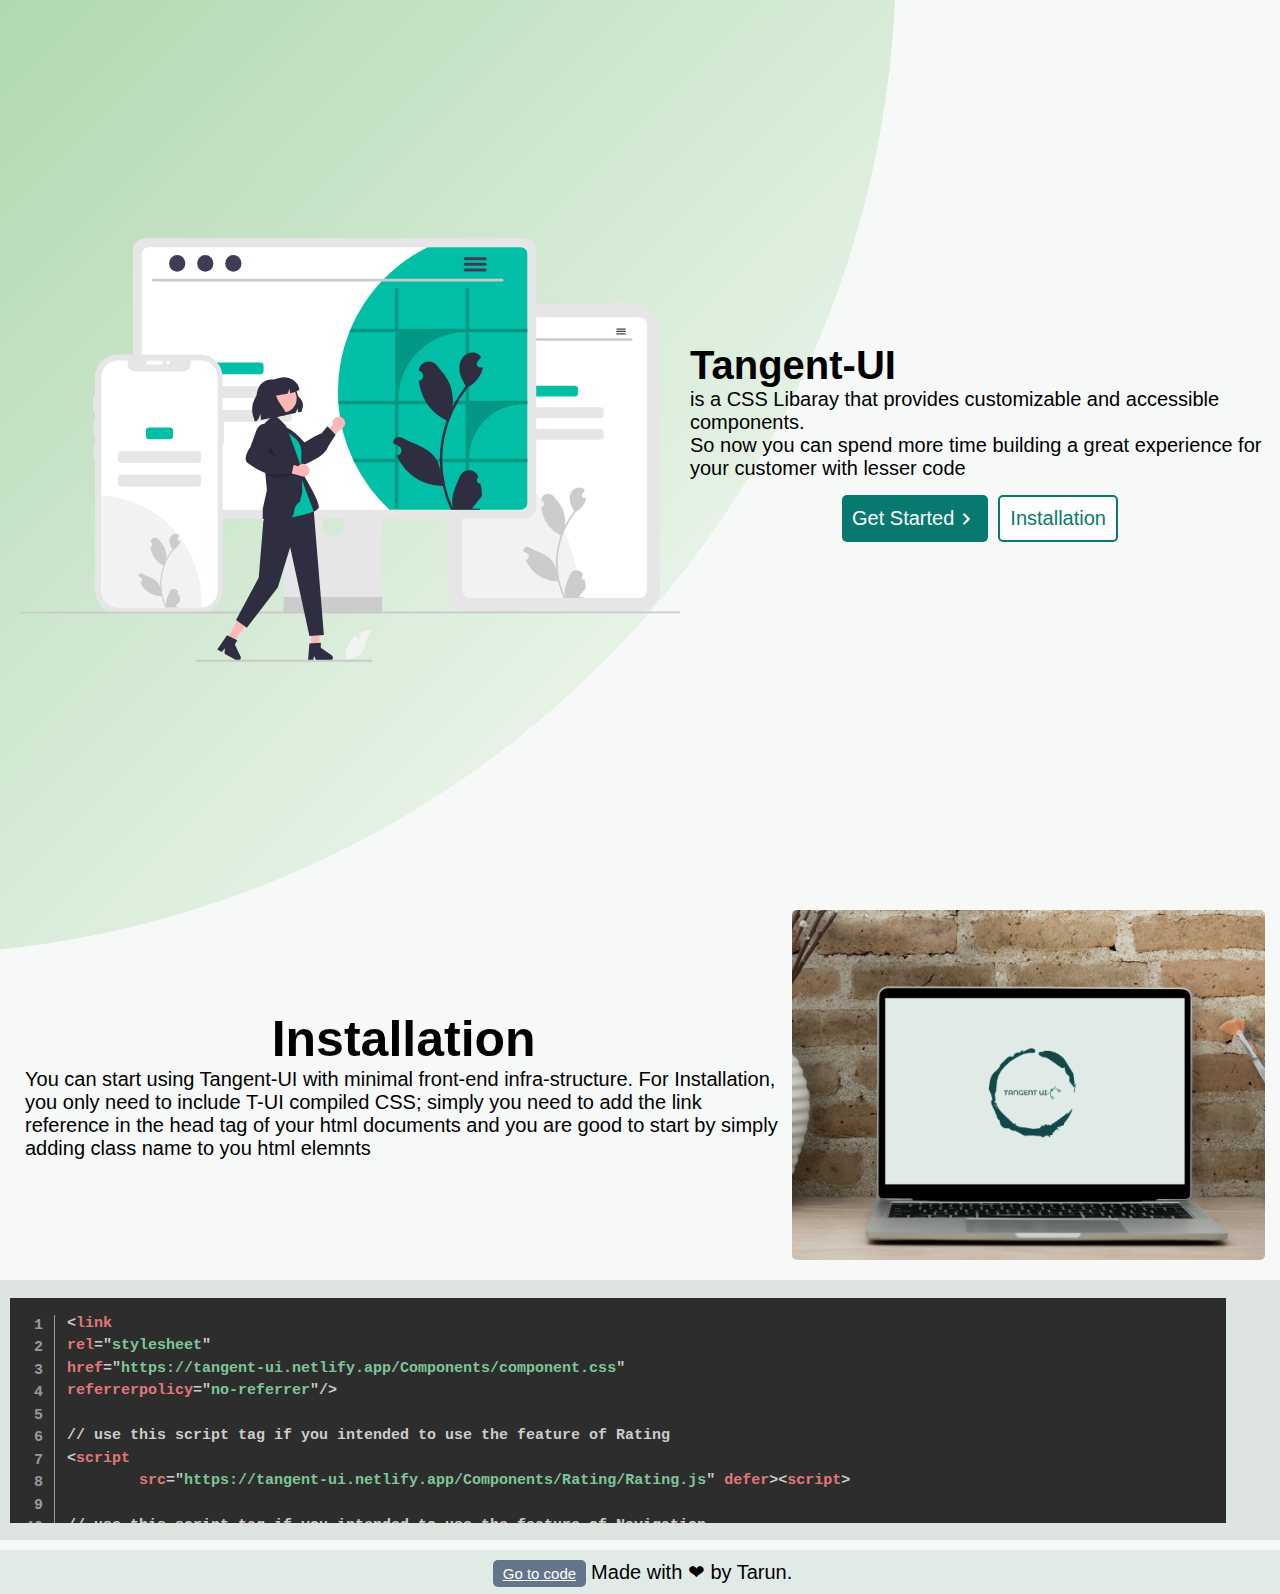
==== commit 2276dafc: "added utilities" ====
--- a/index.html
+++ b/index.html
@@ -15,6 +15,15 @@
     <link href="https://fonts.googleapis.com/css2?family=Dongle&display=swap" rel="stylesheet">
     <script src="http://ajax.googleapis.com/ajax/libs/jquery/1.7.1/jquery.min.js" type="text/javascript"></script>
     <script defer src="./Documentation/script.js"></script>
+    <link rel="stylesheet" href="./prism.css">
+    <script src="./prism.js" defer></script>
+    <style>
+          code[class*="language-"],
+  pre[class*="language-"] {
+    width: 95vw;
+    height: 25vh;
+  }
+    </style>
     <title>Tangent-UI</title>
 </head>
 <body>
@@ -50,11 +59,24 @@
          <img class="installation-img" src="./assets/Img/homebackg.png" alt="">
 
     </div>
-    <iframe
-        src="https://carbon.now.sh/embed?bg=rgba%2831%2C129%2C109%2C1%29&t=night-owl&wt=none&l=auto&width=680&ds=false&dsyoff=20px&dsblur=68px&wc=true&wa=true&pv=17px&ph=19px&ln=false&fl=1&fm=Hack&fs=14px&lh=143%25&si=false&es=2x&wm=false&code=%253Clink%2520rel%253D%2522stylesheet%2522%2520href%253D%2522https%253A%252F%252Ftasank-ui.netlify.app%252Fcss-dist%252Fcomponent.min.css%2522%2520crossorigin%253D%2522anonymous%2522%2520referrerpolicy%253D%2522no-referrer%2522%253E%250A"
-        style="width: 100%; height: 20rem; border:0;margin-bottom: 1rem; transform: scale(1); overflow:scroll; overflow-y: scroll; color: aqua;"
-        sandbox="allow-scripts allow-same-origin">
-    </iframe>
+    <script type="text/plain" class="line-numbers language-markup ">
+        <link
+        rel="stylesheet"
+        href="https://tangent-ui.netlify.app/Components/component.css"
+        referrerpolicy="no-referrer"/>
+      
+        // use this script tag if you intended to use the feature of Rating
+        <script 
+                src="https://tangent-ui.netlify.app/Components/Rating/Rating.js" defer><script>
+        
+        // use this script tag if you intended to use the feature of Navigation
+        <script 
+                src="https://tangent-ui.netlify.app/Components/Navigation/Navigation.js" defer><script>
+        
+        // use this script tag if you intended to use the feature of Drawer
+        <script 
+                src="https://tangent-ui.netlify.app/Components/Drawer/Drawer.js" defer><script>
+      </script>
     </div>
     <footer>
         <div><a href="https://github.com/tarunsankhla/StyleComponent" class="btn btn=icon">Go to code</a></div>
--- a/Components/component.css
+++ b/Components/component.css
@@ -16,6 +16,8 @@
 @import url(../Components/Rating/Rating.css);
 @import url(../Components/List/List.css);
 @import url(../Components/Utilites/Utilities.css);
+
+@import url(../Components/Slider/Slider.css);
 @import url(https://tangent-ui.netlify.app/);
 *{
   margin: 0;
@@ -51,7 +53,9 @@
 
   --bold-blue-color:#2d3142;
   --pleasent-blue-color:#B0D7FF;
-
+  
+  --rating-star:#ffcc00;
+  --rating-star-dull-color: rgb(180, 180, 180);
   --warinng-base-color:#fbff00;
   --warning-light-color:#fffff6;
   --warning-bg-color-gradient :linear-gradient(90deg, rgba(249,255,25,1) 0%, rgba(255,194,140,1) 100%);
--- a/Documentation/Documentation.css
+++ b/Documentation/Documentation.css
@@ -98,11 +98,13 @@
     padding:0.5rem 1rem;
     font-weight: 500;
     color: var(--boldy-dark-purple);
-
+    width: 100%;
+    border-radius: 5px;
 }
 
 .sidebar-body-content:hover{
     color: var(--btn-text-color);
+    background-color: var(--shade-1);
 }
 
 /* Container */
@@ -480,6 +482,8 @@
     BACKGROUND-COLOR: #27474e;
     border-radius: 7px;
   }
+
+
   /* BACKGROUND */
   :not(pre) > code[class*="language-"],
   pre[class*="language-"] {
@@ -507,7 +511,7 @@
   .token.string,
   .token.variable {
     color: rgb(1, 67, 97);
-    background-color: #dee5e1;
+    /* background-color: #dee5e1; */
   }
   
   /* TEXT CONTENT  */
@@ -525,6 +529,13 @@
     color: rgb(252, 252, 252);
     background-color: transparent;
   }
+
+  div.code-toolbar > .toolbar > .toolbar-item > a:hover,
+  div.code-toolbar > .toolbar > .toolbar-item > button:hover,
+  div.code-toolbar > .toolbar > .toolbar-item > span:hover {
+    transform: scale(1.05);
+    opacity: 1.2;
+  }
   
   /*********  CODE SNIPPET : CSS  ************/
   .token.atrule,
@@ -563,6 +574,15 @@
     transform: scale(1.2);
     cursor: pointer;
 }
+@media screen and (max-width: 1000px) {
+    /* TEXT CONTENT  */
+code[class*="language-"],
+pre[class*="language-"] {
+ color: var(--SUCCESS);
+ width: 64vw;
+ overflow: scroll;
+}
+}
   @media screen and (max-width: 800px) {
        /* TEXT CONTENT  */
   code[class*="language-"],
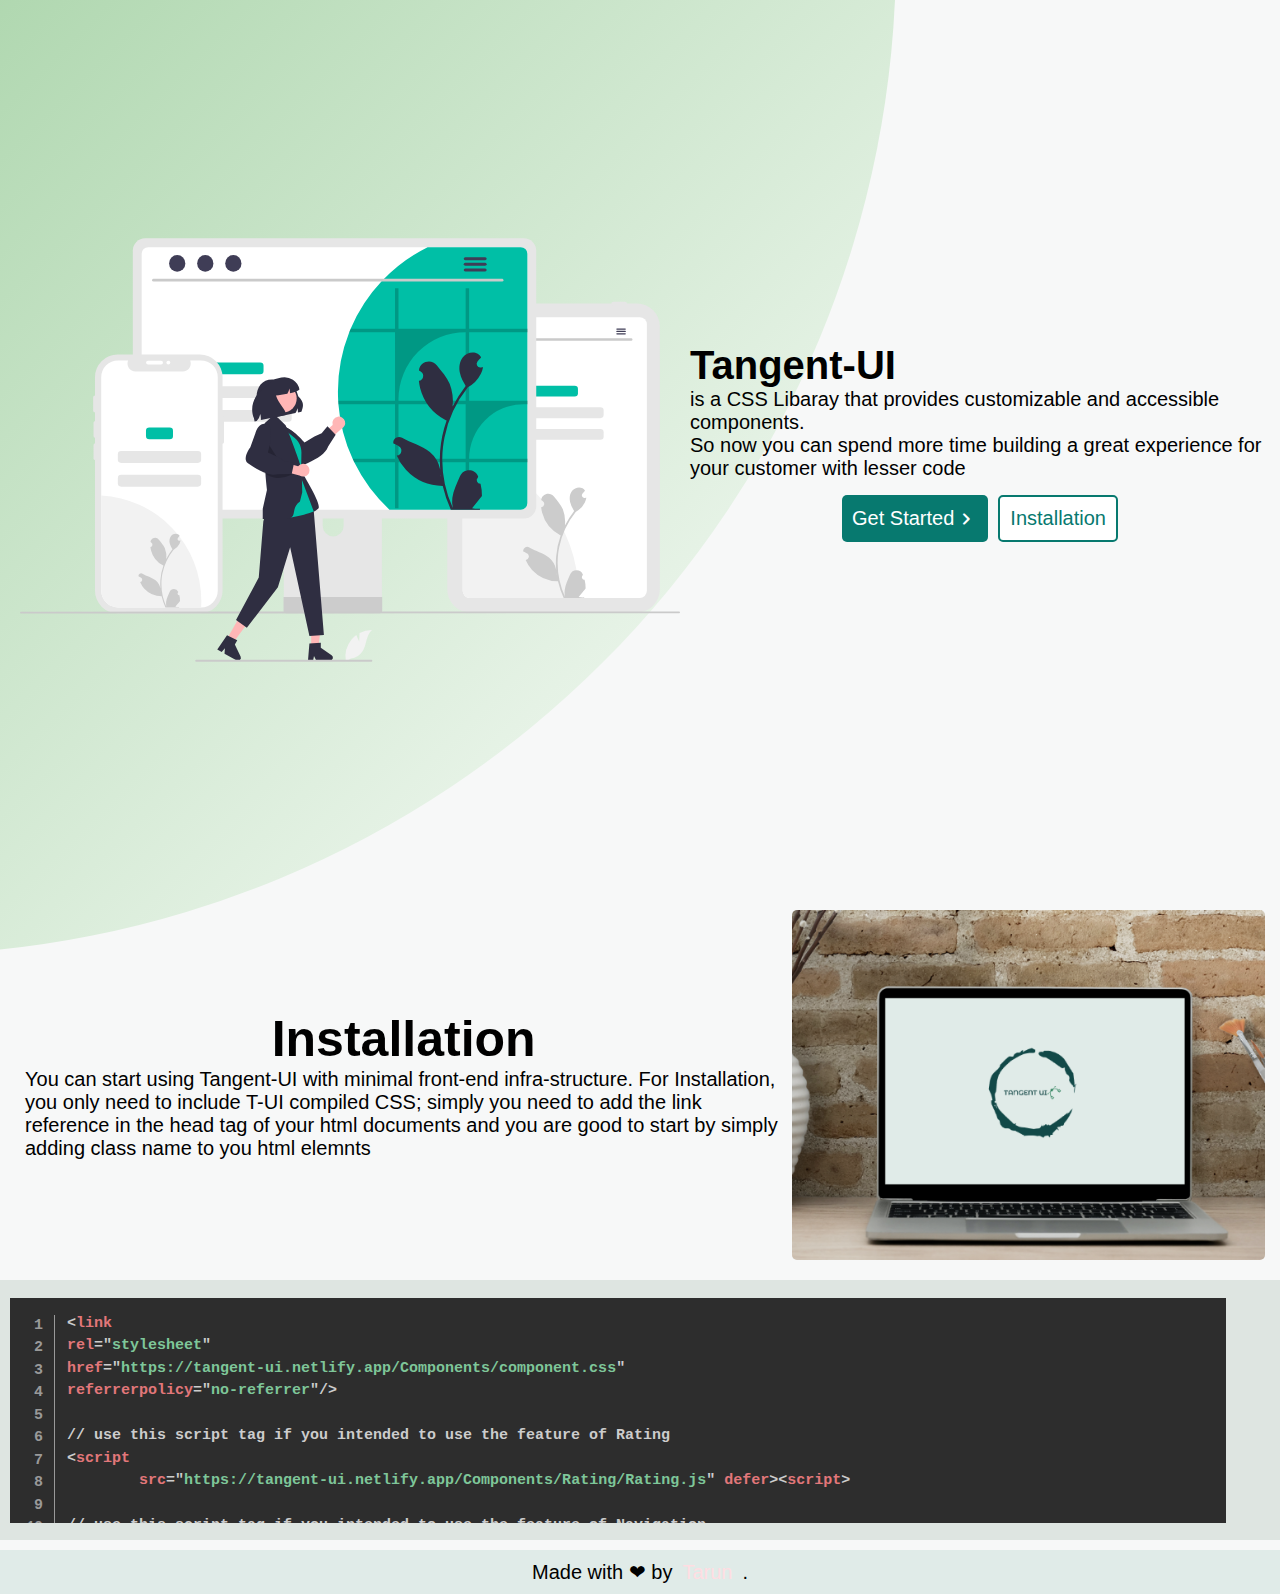
==== commit 6fba3dc9: "iframe of home adjsted" ====
--- a/index.html
+++ b/index.html
@@ -16,13 +16,15 @@
     <script src="http://ajax.googleapis.com/ajax/libs/jquery/1.7.1/jquery.min.js" type="text/javascript"></script>
     <script defer src="./Documentation/script.js"></script>
     <link rel="stylesheet" href="./prism.css">
+    
+    <script defer src="../Documentation/theme.js"></script>
     <script src="./prism.js" defer></script>
     <style>
           code[class*="language-"],
-  pre[class*="language-"] {
-    width: 95vw;
-    height: 25vh;
-  }
+            pre[class*="language-"] {
+                width: 95vw;
+                height: 25vh;
+            }
     </style>
     <title>Tangent-UI</title>
 </head>
@@ -59,7 +61,9 @@
          <img class="installation-img" src="./assets/Img/homebackg.png" alt="">
 
     </div>
-    <script type="text/plain" class="line-numbers language-markup ">
+    <script type="text/plain" class="line-numbers language-markup " style="
+                width: 95vw;
+              ">
         <link
         rel="stylesheet"
         href="https://tangent-ui.netlify.app/Components/component.css"
@@ -79,8 +83,8 @@
       </script>
     </div>
     <footer>
-        <div><a href="https://github.com/tarunsankhla/StyleComponent" class="btn btn=icon">Go to code</a></div>
-        Made with ❤ by Tarun.
+        <!-- <div><a href="https://github.com/tarunsankhla/StyleComponent" class="btn btn=icon">Go to code</a></div> -->
+        Made with ❤ by <a class="footer-navigator" href="https://github.com/tarunsankhla/"> Tarun</a>.
     </footer>
   
 </body>
--- a/Components/component.css
+++ b/Components/component.css
@@ -67,7 +67,9 @@
   --boldy-dark-green: #27474E;
   --boldy-dim-pink: #EAE8FF;
   --boldy-bright-pink: #FFDDE2;
+
   --box-shadow :#d2e4df;
+  --box-shadow-dark :#4d5351;
 
   --dark-theme-bg :#2e3440;
   --dark-theme-nav-bg:#539987;
@@ -85,7 +87,7 @@
   --shade-8:#0f766e;
   --shade-9:#115e59;
   --shade-10:#134e4a;
-
+  --shade-11:#29323f;
   --white:white;
   --black:black;
 
--- a/Documentation/Documentation.css
+++ b/Documentation/Documentation.css
@@ -50,13 +50,13 @@
 .navbar-title > div {
     padding: 0 1rem;
 }
-.navbar-items{
+.navbar-items-main{
     text-decoration: none;
     color: var(--boldy-dark-purple);
     font-weight: 500;
 }
 
-a.navbar-items {
+a.navbar-items-main {
     padding: 1rem;
 }
 
@@ -105,6 +105,8 @@
 .sidebar-body-content:hover{
     color: var(--btn-text-color);
     background-color: var(--shade-1);
+    transform: scale(0.98);
+    opacity: 0.95;
 }
 
 /* Container */
@@ -114,7 +116,7 @@
     display: block;
     padding: 1rem;
     font-weight: 500;
-    background-color: #f7f8f8;
+    background-color: transparent;
 }
 
 .container{
@@ -164,6 +166,8 @@
 .markup{
     background-color: var(--box-shadow);
     font-weight: 500;
+    padding: 0.3rem;
+    border-radius: 5px;
 }
 legend{
     margin-left: 2rem;
@@ -254,6 +258,12 @@
     flex-wrap: wrap;
 }
 
+
+.footer-navigator{
+    text-decoration: none;
+    color: var(--pleasent-warning);
+    padding: 0 1rem;
+}
 /* Landing page */
 
 .illustartion-landpage{
@@ -412,6 +422,146 @@
     top: 0;
 }
 
+/* navbar icon */
+
+.nav-icon{
+    text-decoration: none;
+    padding: 0 0.5rem;
+}
+
+/* dark mode */
+.dark-mode {
+    background-color: var(--dark-theme-bg);
+    color: white;
+  }
+
+ .dark-mode fieldset{
+    box-shadow: 0 0 25px 0 var(--box-shadow-dark);
+ } 
+.dark-mode .sidebar-body-content {
+    color: var(--shade-2);
+}
+
+.dark-mode .sidebar-body-content:hover {
+    color: var(--shade-2);
+    background-color: var(--primary-variant-color);
+    transform: scale(0.98);
+    opacity: 0.95;
+}
+
+.dark-mode .divider{
+    color: #d3e7e1;
+    background-color: var(--dark-theme-bg);
+}
+
+.dark-mode .markup{
+    background-color: var(--box-shadow-dark);
+    
+    opacity: 1.2;
+}
+
+.dark-mode .card{
+    color:  var(--box-shadow-dark);
+}
+
+.dark-mode .drawer_filler{
+    color:  var(--box-shadow-dark);
+}
+.dark-mode .dialog{
+    color:  var(--box-shadow-dark);
+}
+
+.dark-mode .navbar-items-main{
+
+    background-color:  var(--dark-theme-bg);
+    color: var(--boldy-mid-gray);
+}
+
+.dark-mode .navgationbar-title{
+    color: var(--boldy-mid-gray);
+}
+
+.dark-mode .navbar-items{
+    color: var(--boldy-mid-gray);
+}
+.dark-mode .navbar{
+
+    background-color:  var(--dark-theme-bg);
+    color: var(--boldy-mid-gray);
+}
+
+.dark-mode body::-webkit-scrollbar-track{
+    background-color: var(--shade-10);
+}
+.dark-mode body::-webkit-scrollbar-thumb{
+    background-color: var(--btn-text-color-2);
+    border-radius: 1rem;
+    border: 3px solid  var(--shade-10);
+}
+
+.dark-mode footer{
+    color: #d3e7e1;
+    background-color: var(--dark-theme-bg);
+} 
+
+.dark-mode .landing-container::before {
+    background-image: linear-gradient(-45deg, var(--btn-text-color) 0%, green 150%);
+
+}
+
+
+/* checkbox btn them */
+
+
+.checkbox-theme-mode {
+    opacity: 0;
+    position: absolute;
+  }
+  
+  .label-theme-mode {
+    width: 5rem;
+    height: 2.6rem;
+    background-color:#111;
+    display: flex;
+    border-radius:50px;
+    align-items: center;
+    justify-content: space-between;
+    padding: 5px;
+    position: relative;
+    transform: scale(1.5);
+  }
+  
+  .ball-theme-mode {
+    width: 2.2rem;
+    height: 2.2rem;
+    background-color: white;
+    position: absolute;
+    top: 2px;
+    left: 2px;
+    border-radius: 50%;
+    transition: transform 0.2s linear;
+  }
+  
+  /*  target the elemenent after the label*/
+  .checkbox-theme-mode:checked + .label-theme-mode .ball-theme-mode{
+    transform: translateX(2.4rem);
+  }
+  
+  .fa-moon {
+    color: pink;
+  }
+  
+  .fa-sun {
+    color: yellow;
+  }
+
+
+
+
+
+
+
+
 aside::-webkit-scrollbar{
     width: 1rem;
 }
@@ -419,7 +569,7 @@
     background-color: var(--shade-1);
 }
 aside::-webkit-scrollbar-thumb{
-    background-color: var(--btn-text-color-2);
+    background-color: var(--badge-bg-color);
     border-radius: 1rem;
     border: 3px solid  var(--shade-1);
 }
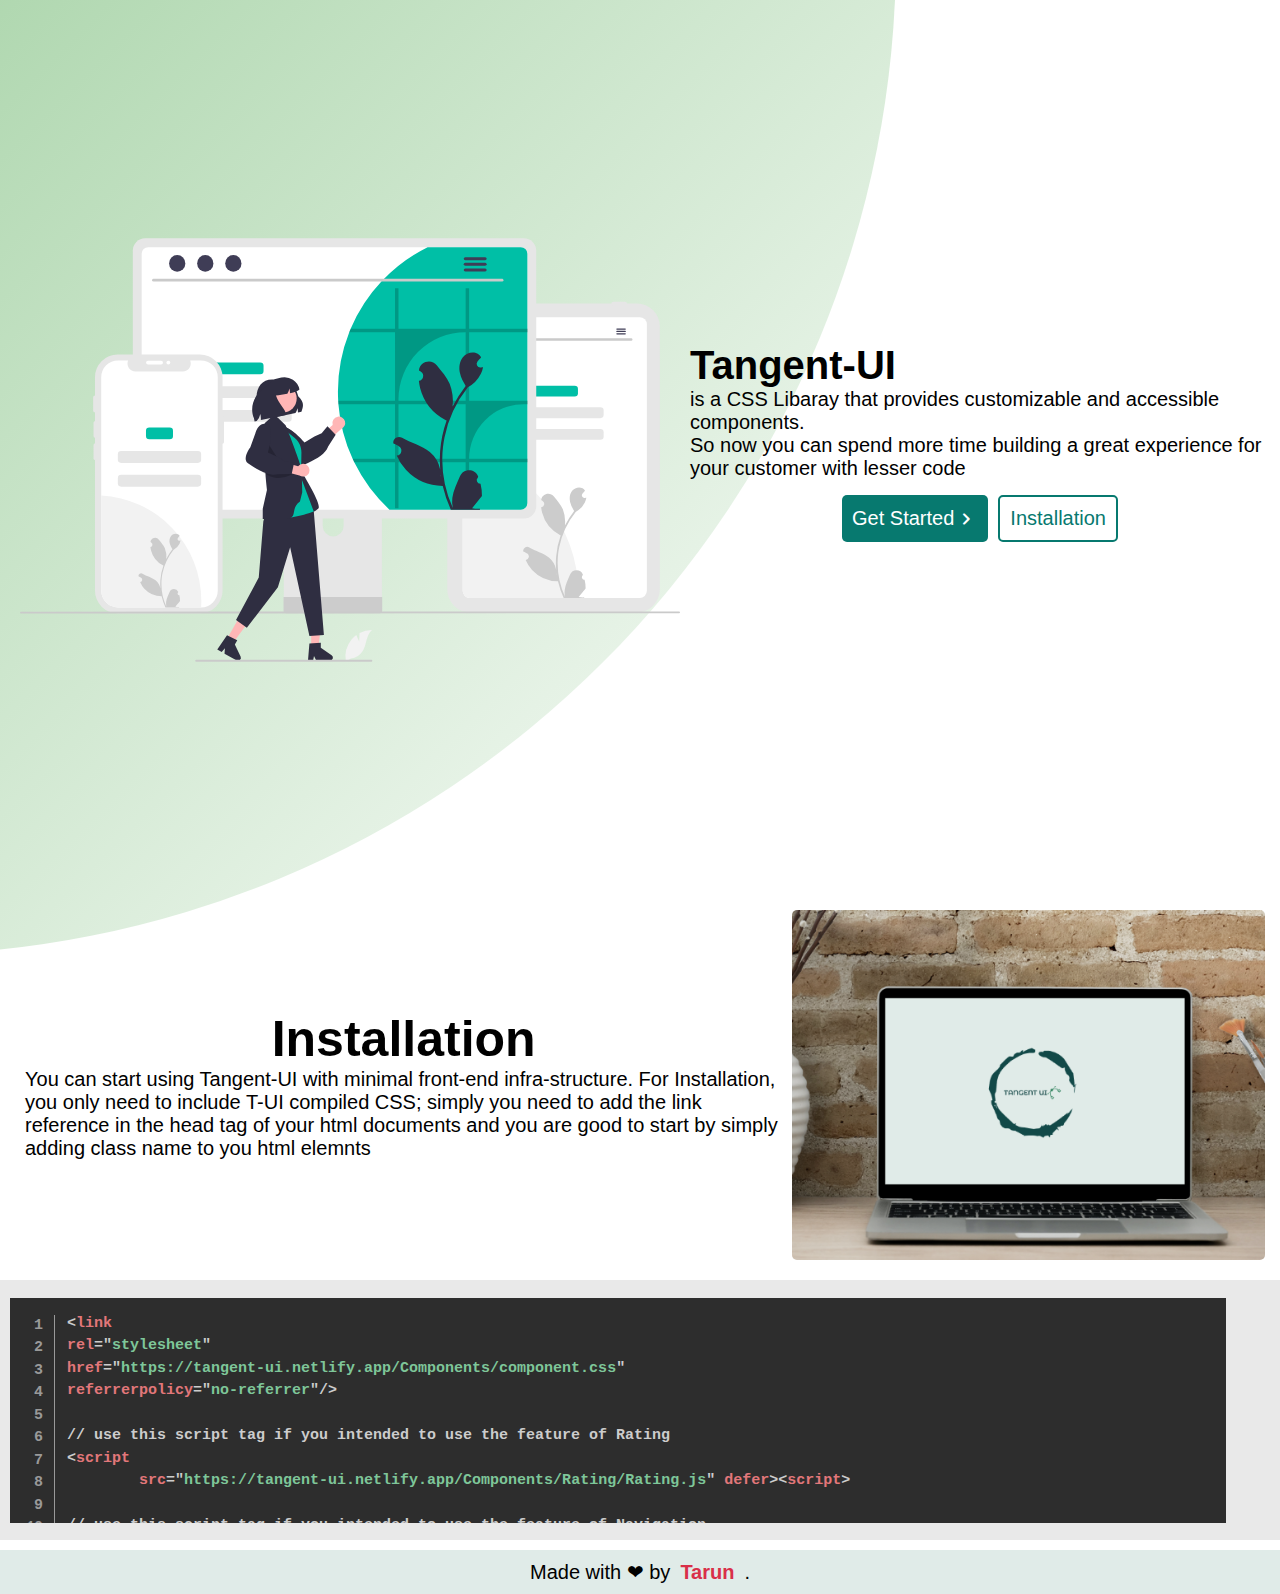
==== commit 9cc96815: "change mentioned in PR" ====
--- a/index.html
+++ b/index.html
@@ -22,9 +22,10 @@
     <style>
           code[class*="language-"],
             pre[class*="language-"] {
-                width: 95vw;
-                height: 25vh;
+                width: 95vw !important;
+                height: 25vh !important;
             }
+
     </style>
     <title>Tangent-UI</title>
 </head>
@@ -58,7 +59,7 @@
         For Installation, you only need to include T-UI compiled CSS; simply you need to add the link reference in the head tag of your
          html documents and you are good to start by simply adding class name to you html elemnts
         </div>
-         <img class="installation-img" src="./assets/Img/homebackg.png" alt="">
+         <img class="installation-img" src="./assets/Img/homebackg.png" alt="installation-banner">
 
     </div>
     <script type="text/plain" class="line-numbers language-markup " style="
--- a/Components/component.css
+++ b/Components/component.css
@@ -29,7 +29,7 @@
   font-size: 62.5%;
 }
 body{
-  background-color: var(--lightest-bg-color);
+  /* background-color: var(--lightest-bg-color); */
   font-family: 'Dongle', sans-serif;
   font-family: 'Source Sans Pro', sans-serif;
 }
@@ -54,6 +54,10 @@
   --bold-blue-color:#2d3142;
   --pleasent-blue-color:#B0D7FF;
   
+
+  --pink :pink;
+  --yellow:yellow;
+
   --rating-star:#ffcc00;
   --rating-star-dull-color: rgb(180, 180, 180);
   --warinng-base-color:#fbff00;
@@ -71,10 +75,12 @@
   --box-shadow :#d2e4df;
   --box-shadow-dark :#4d5351;
 
-  --dark-theme-bg :#2e3440;
+  --dark-theme-bg-1 :#2e3440;
+  --dark-theme-bg :#374150;
   --dark-theme-nav-bg:#539987;
   --dark-theme-border-bg:#4d887b;
   --dark-theme-nav-text:#4d887b;
+  --dark-mode-box-shadow :#404445;
 
   --shade-0:#efefef;
   --shade-1:#f0fdfa;
--- a/Documentation/Documentation.css
+++ b/Documentation/Documentation.css
@@ -16,7 +16,7 @@
 } */
 
 /* Navbar style */
-.navbar{
+.navbar-main{
     display: flex;
     flex-wrap: wrap;
     font-size: 2rem;
@@ -24,11 +24,11 @@
     /* background-color: var(--light-bg-color); */
     background-color: #e0ebe8;
     margin-bottom: 2px solid white;
-}
-.navbar-body{
+    justify-content: space-between;
+}
+.navbar-body-main{
     padding: 0 2rem;
     display: flex;
-    margin-left: auto;
 }
 .navbar-body > div{
     padding:1rem;
@@ -56,7 +56,7 @@
     font-weight: 500;
 }
 
-a.navbar-items-main {
+.navbar-items-main {
     padding: 1rem;
 }
 
@@ -64,7 +64,7 @@
     margin-left: auto;
     font-weight: 600;
     font-size: 3rem;
-    background-color: var(--lightest-bg-color);
+    background-color: transparent;
     padding: 3px;
     border-radius: 10%;
 }
@@ -166,7 +166,7 @@
 .markup{
     background-color: var(--box-shadow);
     font-weight: 500;
-    padding: 0.3rem;
+    padding: 2px;
     border-radius: 5px;
 }
 legend{
@@ -248,7 +248,7 @@
 
 .flex-shadow{
     padding: 1rem;
-    box-shadow: 0 0 10px 0 gray;
+    box-shadow: 0 0 10px 0 var(--dark-mode-box-shadow);
     line-height: 4rem;
 }
 
@@ -260,9 +260,10 @@
 
 
 .footer-navigator{
+    color: #d92f48;
+    padding: 0 1rem;
+    font-weight: 700;
     text-decoration: none;
-    color: var(--pleasent-warning);
-    padding: 0 1rem;
 }
 /* Landing page */
 
@@ -427,6 +428,11 @@
 .nav-icon{
     text-decoration: none;
     padding: 0 0.5rem;
+    color: var(--boldy-dark-purple);
+}
+.nav-icon:hover{
+    transform: scale(1.05);
+    opacity: 0.5;
 }
 
 /* dark mode */
@@ -436,17 +442,17 @@
   }
 
  .dark-mode fieldset{
-    box-shadow: 0 0 25px 0 var(--box-shadow-dark);
+    box-shadow: 0 0 25px 0 var(--dark-mode-box-shadow);
  } 
 .dark-mode .sidebar-body-content {
     color: var(--shade-2);
 }
 
 .dark-mode .sidebar-body-content:hover {
-    color: var(--shade-2);
-    background-color: var(--primary-variant-color);
+    color: var(--shade-7);
+    background-color: transparent;
     transform: scale(0.98);
-    opacity: 0.95;
+    opacity: 1.55;
 }
 
 .dark-mode .divider{
@@ -455,9 +461,12 @@
 }
 
 .dark-mode .markup{
-    background-color: var(--box-shadow-dark);
-    
+    background-color: var(--shade-0 );
+    color: var(--shade-10);
     opacity: 1.2;
+}
+.dark-mode .code-toolbar{
+    background-color: #636b6d;
 }
 
 .dark-mode .card{
@@ -472,8 +481,12 @@
 }
 
 .dark-mode .navbar-items-main{
-
-    background-color:  var(--dark-theme-bg);
+    background-color:  transparent;
+    color: var(--boldy-mid-gray);
+}
+
+.dark-mode .nav-icon{
+    background-color:  transparent;
     color: var(--boldy-mid-gray);
 }
 
@@ -481,23 +494,27 @@
     color: var(--boldy-mid-gray);
 }
 
+.dark-mode 
+.navbar-image{
+    border-radius: 50%;
+}
+
 .dark-mode .navbar-items{
     color: var(--boldy-mid-gray);
 }
-.dark-mode .navbar{
-
-    background-color:  var(--dark-theme-bg);
+.dark-mode .navbar-main{
+    background-color:  var(--dark-theme-bg-1);
     color: var(--boldy-mid-gray);
 }
 
-.dark-mode body::-webkit-scrollbar-track{
-    background-color: var(--shade-10);
-}
-.dark-mode body::-webkit-scrollbar-thumb{
-    background-color: var(--btn-text-color-2);
-    border-radius: 1rem;
-    border: 3px solid  var(--shade-10);
-}
+.dark-mode .label-theme-mode {
+    background-color: black;
+}
+
+.dark-mode .list-body-item:hover{
+    background-color: transparent;
+}
+
 
 .dark-mode footer{
     color: #d3e7e1;
@@ -505,8 +522,29 @@
 } 
 
 .dark-mode .landing-container::before {
-    background-image: linear-gradient(-45deg, var(--btn-text-color) 0%, green 150%);
-
+    background-image: linear-gradient(-45deg, var(--btn-text-color) 0%, #aaeae2 150%);
+
+}
+
+.dark-mode .sidebar-title {
+    border-bottom: 2px solid var(--boldy-light-green);
+}
+
+.dark-mode aside::-webkit-scrollbar-track{
+    background-color: var(--dark-theme-bg-1);
+}
+.dark-modeaside::-webkit-scrollbar-thumb{
+    background-color: var(--dark-theme-bg);
+    border: var(--dark-theme-bg-1);
+}
+
+.dark-mode body::-webkit-scrollbar-track{
+    background-color: var(--dark-theme-bg-1) !important;
+}
+
+.dark-mode body::-webkit-scrollbar-thumb{
+    background-color: var(--dark-theme-bg) !important;
+    border: var(--dark-theme-bg-1) !important;
 }
 
 
@@ -519,16 +557,18 @@
   }
   
   .label-theme-mode {
-    width: 5rem;
-    height: 2.6rem;
-    background-color:#111;
-    display: flex;
-    border-radius:50px;
+     /* width: 5rem; */
+    /* height: fit-content; */
+    background-color: white;
+    display: flex;
+    border-radius: 50px;
     align-items: center;
     justify-content: space-between;
     padding: 5px;
     position: relative;
-    transform: scale(1.5);
+    gap: 0.5rem;
+    /* transform: scale(1.5); */
+
   }
   
   .ball-theme-mode {
@@ -536,11 +576,13 @@
     height: 2.2rem;
     background-color: white;
     position: absolute;
-    top: 2px;
-    left: 2px;
+    top: 4px;
+    left: 5px;
     border-radius: 50%;
     transition: transform 0.2s linear;
   }
+
+ 
   
   /*  target the elemenent after the label*/
   .checkbox-theme-mode:checked + .label-theme-mode .ball-theme-mode{
@@ -548,18 +590,12 @@
   }
   
   .fa-moon {
-    color: pink;
+    color: var(--pink);
   }
   
   .fa-sun {
-    color: yellow;
-  }
-
-
-
-
-
-
+    color: var(--yellow);
+  }
 
 
 aside::-webkit-scrollbar{
@@ -597,10 +633,18 @@
         height: 80vh;
         overflow-y: scroll;
     }
-
+    .dark-mode aside{
+        background-color: var(--dark-theme-bg);
+
+    }
+
+    .navbar-theme-container{
+        margin-left: auto;
+      }
     .gist-design{
         width: 100vw;
     }
+    
 }
 
 
@@ -622,7 +666,7 @@
 div.code-toolbar{
     padding: 1rem;
     margin: 1rem 0;
-    background-color: #dee5e1;
+    background-color: #e9e9e9;
     color: #033e25;
     font-weight: 600;
 }
@@ -677,7 +721,8 @@
   div.code-toolbar > .toolbar > .toolbar-item > button,
   div.code-toolbar > .toolbar > .toolbar-item > span {
     color: rgb(252, 252, 252);
-    background-color: transparent;
+    background-color: transparent !important;
+    padding: 1rem !important;
   }
 
   div.code-toolbar > .toolbar > .toolbar-item > a:hover,
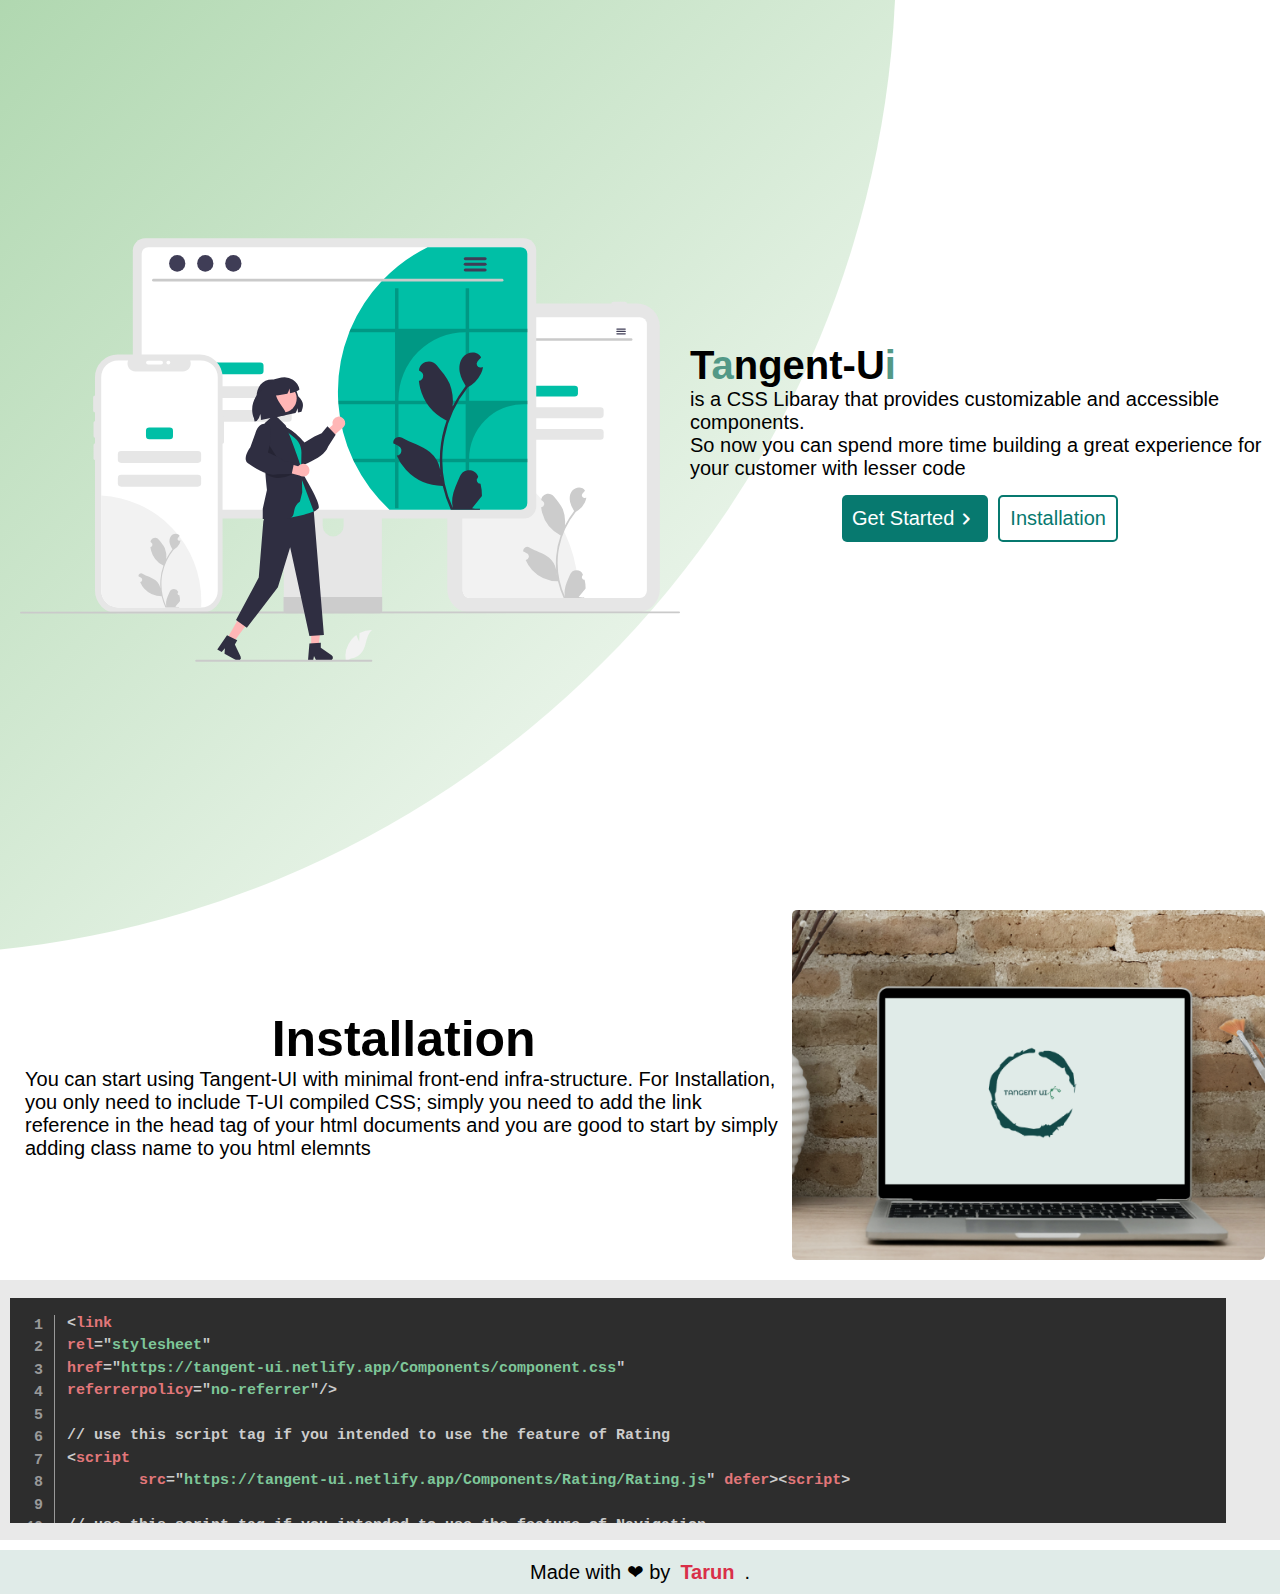
==== commit 59cc31cb: "updated title name" ====
--- a/index.html
+++ b/index.html
@@ -37,7 +37,7 @@
         </div>
         <div class="landing-main-content">
             <div>
-               <h2> Tangent-UI</h2> is a CSS Libaray that provides customizable and accessible components.<br/>
+               <h2> T<span class="title-design">a</span>ngent-U<span class="title-design">i</span></h2> is a CSS Libaray that provides customizable and accessible components.<br/>
             So now you can spend more time building a great experience
              for your customer with lesser code
              <br/>
--- a/Documentation/Documentation.css
+++ b/Documentation/Documentation.css
@@ -49,6 +49,10 @@
 
 .navbar-title > div {
     padding: 0 1rem;
+}
+
+.title-design{
+    color: #539987;
 }
 .navbar-items-main{
     text-decoration: none;
